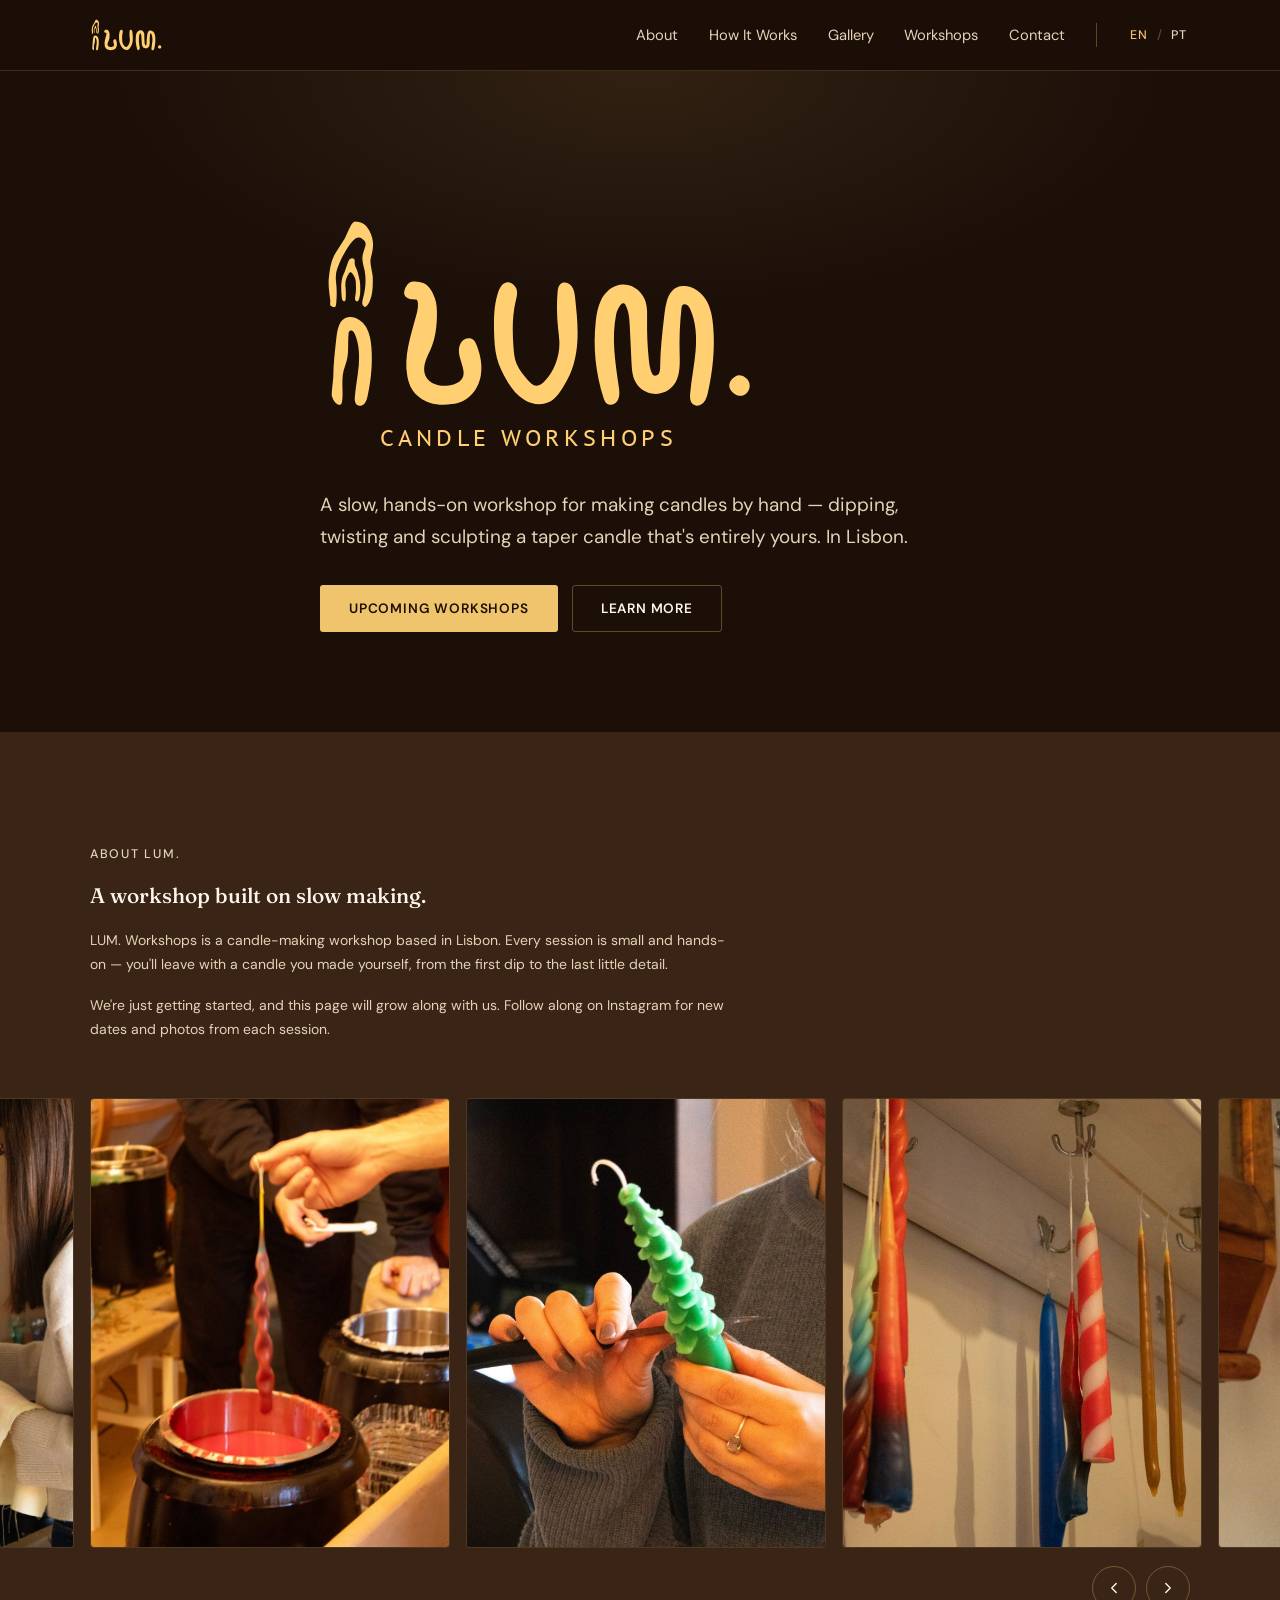
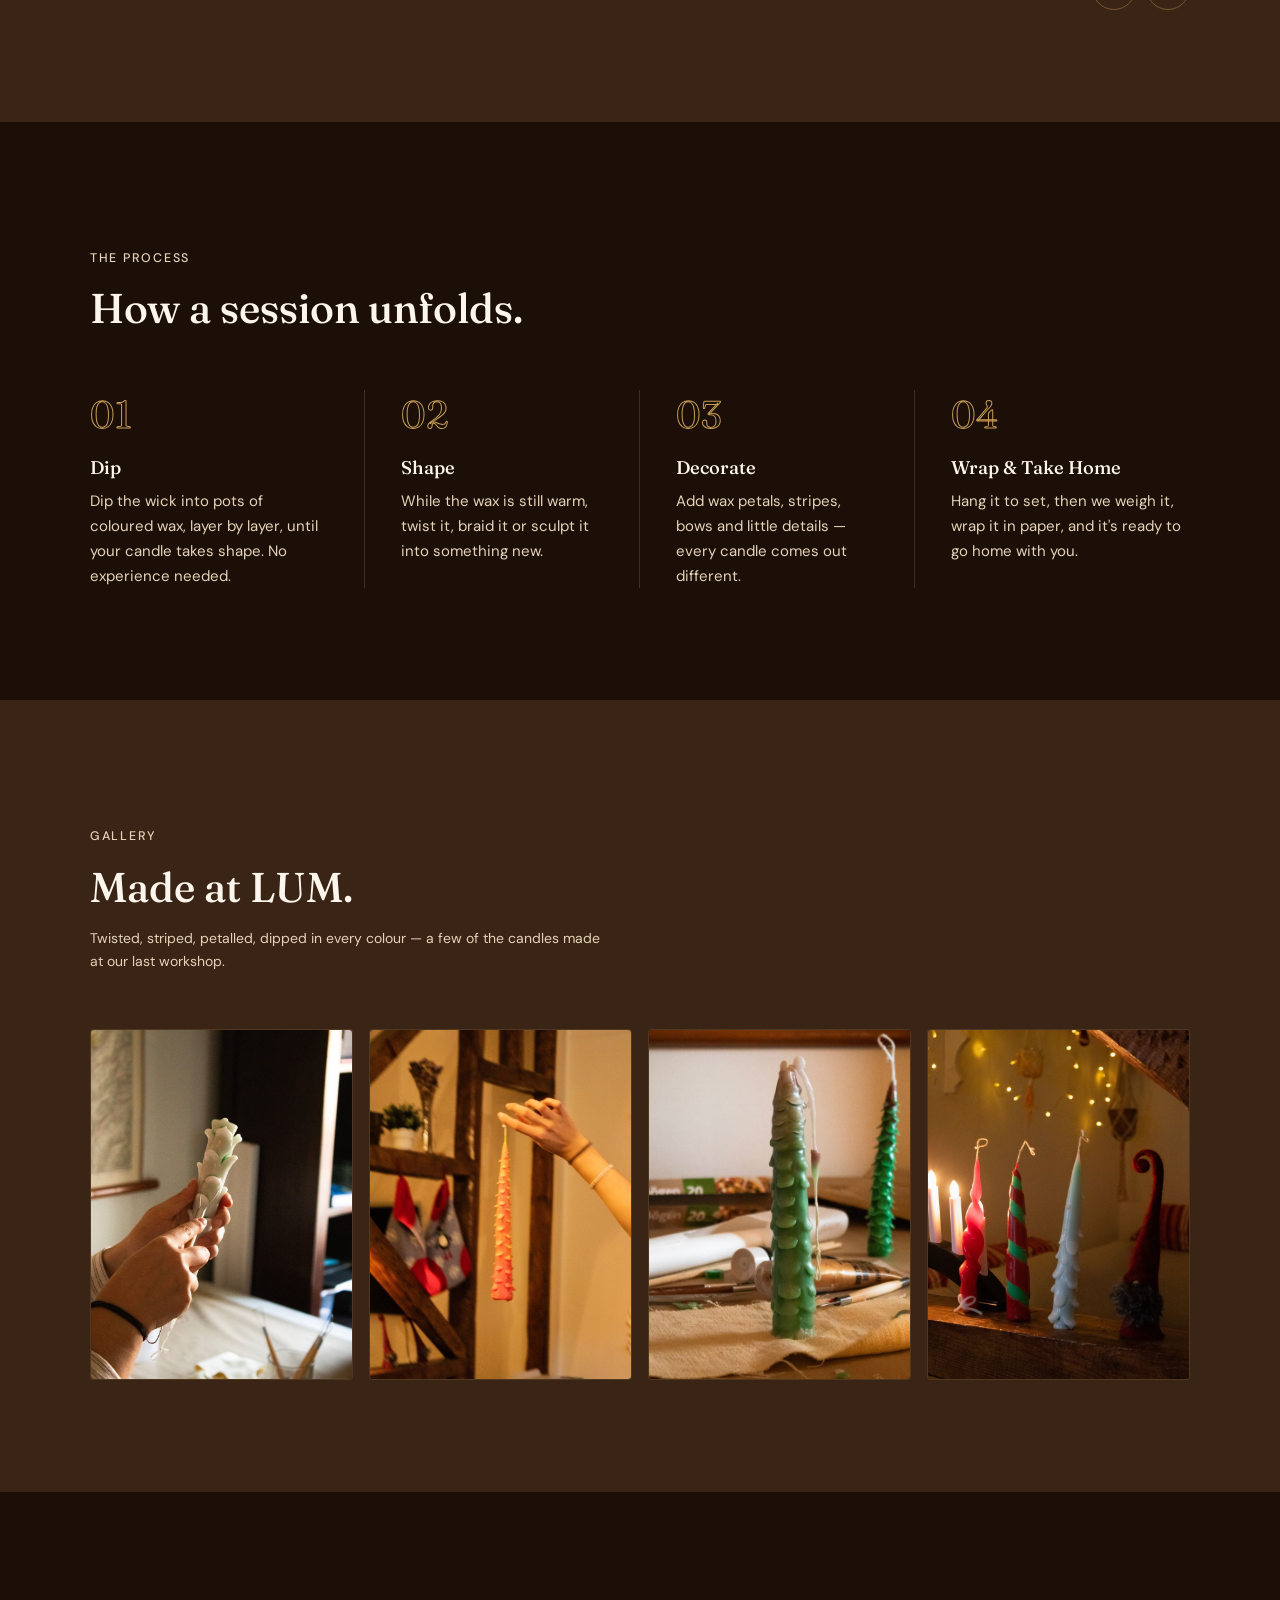
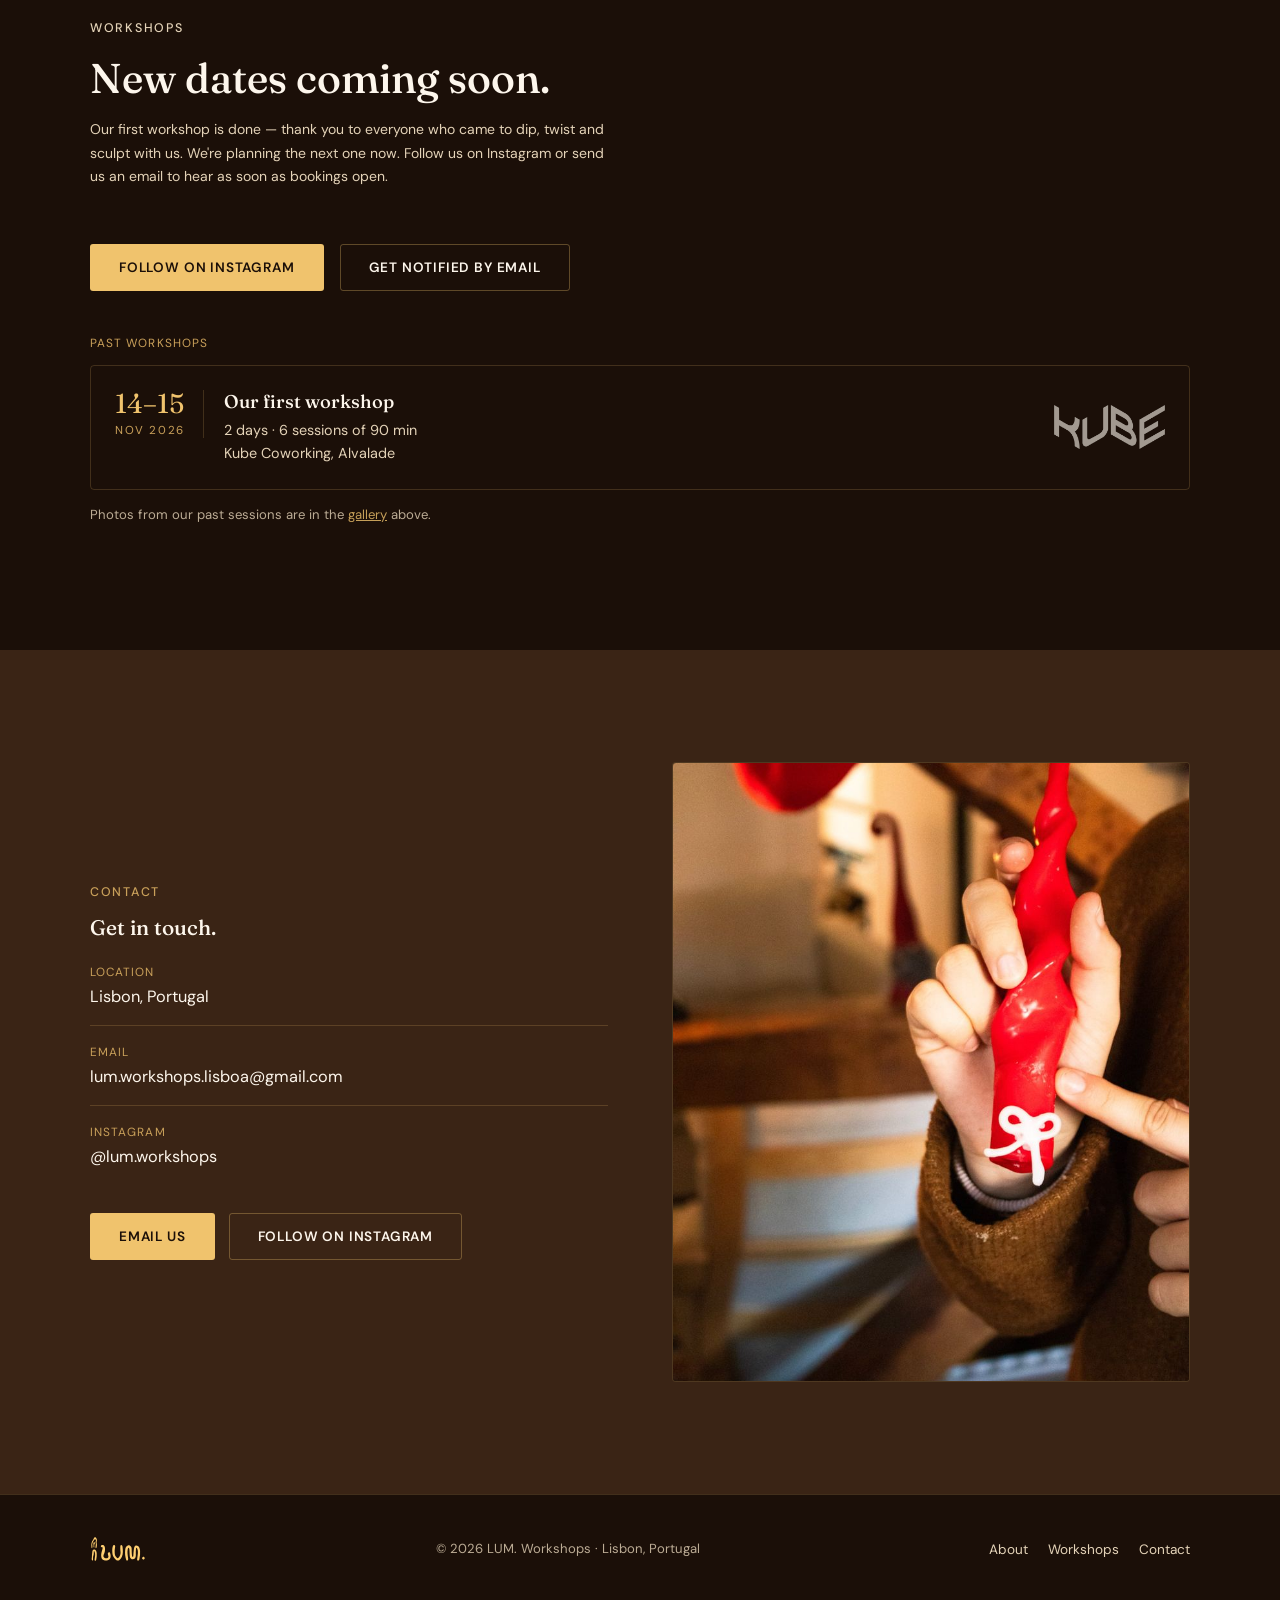
==== index.html @ f235544f "Replace past November dates with coming-soon notice and past workshops list Co-Authored-By: Claude O" ====
<!doctype html>
<html lang="en">
<head>
<meta charset="utf-8">
<meta name="viewport" content="width=device-width, initial-scale=1, viewport-fit=cover">
<title>LUM. Workshops — Candle-making workshops in Lisbon</title>
<meta name="description" content="Hands-on candle-making workshops in Lisbon. Dip, twist and sculpt a taper candle that's entirely yours.">
<meta name="theme-color" content="#1B0F08">
<meta property="og:title" content="LUM. Workshops — Candle-making workshops in Lisbon">
<meta property="og:description" content="Hands-on candle-making workshops in Lisbon.">
<meta property="og:image" content="images/dipping-together.jpg">
<meta property="og:locale" content="en_GB">
<meta property="og:locale:alternate" content="pt_PT">
<link rel="alternate" hreflang="en" href="https://lumworkshops.com/">
<link rel="alternate" hreflang="pt-PT" href="https://lumworkshops.com/pt/">
<link rel="alternate" hreflang="x-default" href="https://lumworkshops.com/">
<script>
  // Portuguese visitors (or anyone who picked PT before) land on the Portuguese page
  (function(){
    try{
      var saved = localStorage.getItem('lum-lang');
      var pt = saved ? saved === 'pt' : /^pt\b/i.test(navigator.language || '');
      if(pt) location.replace('pt/' + location.hash);
    }catch(e){}
  })();
</script>
<link rel="preconnect" href="https://fonts.googleapis.com">
<link rel="preconnect" href="https://fonts.gstatic.com" crossorigin>
<link href="https://fonts.googleapis.com/css2?family=Fraunces:ital,wght@0,500;0,600;1,500&family=DM+Sans:wght@400;500;600&family=PT+Sans+Caption:wght@400;700&display=swap" rel="stylesheet">
<link rel="icon" href="data:image/svg+xml,%3Csvg xmlns='http://www.w3.org/2000/svg' viewBox='0 0 32 32'%3E%3Crect width='32' height='32' rx='6' fill='%233A2415'/%3E%3Cpath d='M16 5c3 5 6 8 6 13a6 6 0 0 1-12 0c0-5 3-8 6-13z' fill='%23F0C36D'/%3E%3C/svg%3E">
<link rel="stylesheet" href="styles.css">
</head>
<body>

<nav class="nav">
  <div class="container nav-inner">
    <a href="#top" class="wordmark" aria-label="LUM. Workshops home"><img src="flame-only.svg" alt="" class="wordmark-logo"></a>
    <div class="nav-right">
      <ul class="nav-links" id="navLinks">
        <li><a href="#about">About</a></li>
        <li><a href="#how-it-works">How It Works</a></li>
        <li><a href="#gallery">Gallery</a></li>
        <li><a href="#sessions">Workshops</a></li>
        <li><a href="#contact">Contact</a></li>
      </ul>
      <div class="lang-switch">
        <span aria-current="true" lang="en">EN</span><span class="sep" aria-hidden="true">/</span><a href="pt/" hreflang="pt-PT" lang="pt-PT" aria-label="Ver em português">PT</a>
      </div>
      <button class="nav-toggle" id="navToggle" aria-expanded="false" aria-controls="navLinks" aria-label="Toggle menu">
        <span class="bar"></span>
        <span class="bar"></span>
        <span class="bar"></span>
      </button>
    </div>
  </div>
</nav>

<header class="hero" id="top">
  <div class="container hero-inner">
    <h1 class="hero-logo">
      <svg xmlns="http://www.w3.org/2000/svg" viewBox="71 45 520 295" role="img" aria-label="LUM. Candle Workshops">
        <defs>
          <style>
            .cls-1 { font-family: PTSans-Caption, 'PT Sans Caption'; font-size: 25.9px; }
            .cls-1, .cls-2 { fill: #ffcf71; }
            .cls-3 { letter-spacing: .17em; }
            .cls-5 { letter-spacing: .18em; }
            .cls-6 { letter-spacing: .18em; }
            .cls-7 { letter-spacing: .2em; }
          </style>
        </defs>
        <path class="cls-2" d="M85.32,264.43c-1.2-1.55,1.37-21.35,1.39-23.34,.13-14.67,1.76-29.27,3.38-43.84,.52-4.72,1.05-9.46,2.35-14.01,1.27-4.49,3.51-9,7.44-11.3,1.74-1.02,3.72-1.55,5.71-1.7,8.03-.63,15.65,4.79,19.88,11.88,4.23,7.08,5.61,15.57,6.27,23.87,1.52,19.14-.37,38.47-4.42,57.21-.71,3.27-1.55,6.68-3.71,9.18-2.16,2.51-6.04,3.75-8.72,1.86-2.89-2.03-3.01-6.32-2.7-9.92,1.06-12.41,3.6-24.65,4.61-37.07,1.01-12.42,.4-25.31-4.56-36.67-.63-1.45-1.39-2.94-2.69-3.8-1.3-.85-3.28-.79-4.14,.53-.4,.62-.5,1.4-.58,2.14-1.39,13.1,1.11,25.62-3.94,37.79-6.35,15.31-1.38,31.67-4,44-1.37,6.45-9.84,.33-11.57-6.81"/>
        <path class="cls-2" d="M129.85,151.45c3.54-8.75,3.72-18.29,3.51-27.61-.13-5.98-3.78-16.72-2.47-22.6,2-9,6-19-1.8-33.48-2.83-5.25-8.2-10.07-14.49-10.07-1.04,0-.08,.39-1.04,0-4.65-1.92-7.86,9.04-12.7,18.58-1.49,2.94-11.72,18.5-13.19,21.41-4.08,8.06-5.18,17-6.22,26.28-.99,8.81,.68,17.7,1.66,26.52,.32,2.84-1.25,5.89,1.46,7.2q2.07,1,3.11,1c2.31,0,2.35-2.99,2.55-5.12,.8-8.53,.69-17.14-.35-25.65-.32-2.67-.24-5,0-7.68,1-11,13.23-33.58,20.69-40.79,1.72-1.66,3.92-3.29,6.44-3.15,2.53,.14,4.47,1.98,6.14,3.7,3.39,3.48,1.35,6.72-1.27,15.24-2.32,7.55,1,15.46,1.99,20.97,1.84,10.29,.9,21-1.78,31.16-.69,2.62-1.69,5.36-.93,7.96,.69,2.36,.69,1.36,1.52,2.31,2.49,2.86,6-3.32,7.16-6.19Z"/>
        <path class="cls-2" d="M117.31,148.85c1.26-4.25,1.33-8.87,1.27-13.39-.04-2.9-.14-5.82-.71-8.63-.56-2.75-2.26-10.78-3.6-13.13-4-7-1.07-10.51-3-12-1.93-1.49-3-1-5,0-1.8,.9-5.18,13.31-6.2,15.31-.67,1.32-1.31,2.67-1.84,4.08-1.46,3.91-2.05,8.24-2.17,12.53-.12,4.29,.23,8.58,.57,12.86,.11,1.38,.24,2.83,.91,3.94s2.06,1.7,2.95,.84c.67-.64,.81-1.78,.88-2.82,.29-4.14,.26-8.31-.11-12.44-.11-1.3-.26-2.59-.29-3.89-.12-4.78,1.36-9.59,4.01-13.09,.61-.81,1.39-1.6,2.29-1.53,.9,.07,1.59,.96,2.18,1.79,1.2,1.69,2.43,3.42,3.1,5.5,.56,1.75,.71,3.66,.81,5.53,.28,5.05,.31,10.18-.66,15.11-.25,1.27-.56,2.58-.34,3.86,.21,1.2,1.32,2.6,2.38,2.57,1.38-.04,2.14-1.61,2.55-3.01Z"/>
        <path class="cls-2" d="M171.13,137.93c-.8,2.12-1.01,4.57-.04,6.62,1.42,3,4.95,4.38,8.25,4.8,2.74,.35,5.54,.22,8.24-.38,3.53-.78-5.24-2.19-2.66,.34,1.34,1.31,1.72,3.31,1.82,5.18,.27,4.99-.95,9.93-2.25,14.75-6.26,23.31-14.62,47.26-10.29,71.01,1,5.5,2.71,10.93,5.67,15.66,4.68,7.48,12.34,12.84,20.72,15.58,8.38,2.75,17.44,3.01,26.16,1.7,4.77-.71,9.51-1.9,13.82-4.05,11.02-5.5,18.24-17.08,20.4-29.21,2.15-12.13-.28-24.71-4.81-36.16-1.01-2.54-2.21-5.16-4.4-6.79-4.56-3.38-11.63-.7-14.48,4.21-2.84,4.91-2.42,11.06-1.02,16.56,1.4,5.5,3.68,10.81,4.31,16.45,.2,1.73,.23,3.5-.14,5.21-1.59,7.22-9.74,10.9-17.07,11.85-5.39,.7-10.98,.52-16.08-1.37s-9.64-5.62-11.77-10.62c-2.28-5.37-1.58-11.59,.26-17.13,1.85-5.54,4.77-10.65,6.98-16.06,4.76-11.63,6.15-24.36,6.42-36.92,.16-7.14-.06-14.42-2.42-21.15-2.77-7.88-7.98-17.49-15.86-18.62-8.08-1.16-8.12-.87-9.72-.95-4.68-.24-8.37,4.97-10.05,9.47Z"/>
        <path class="cls-2" d="M281.95,139.95c-5.44,15.17-5.63,31.67-5.23,47.78,.26,10.34,.75,20.75,3.31,30.77,2.51,9.8,6.96,19.02,12.26,27.64,5.24,8.51,11.54,16.66,20.04,21.93,8.49,5.26,19.54,7.22,28.61,3.03,7.65-3.53,12.86-10.76,17.3-17.93,2.92-4.71,5.67-9.54,7.95-14.6,6.28-13.98,8.78-29.42,9.19-44.74,.41-15.32-1.21-30.61-2.82-45.85-.52-4.91-1.14-10.08-4.08-14.04-2.94-3.96-9.06-6.02-12.93-2.96-2.9,2.29-3.5,6.38-3.79,10.06-1.18,14.77-.93,29.65,.76,44.36,.53,4.62,1.2,9.23,1.37,13.88,.64,17.04-5.71,34.25-17.27,46.78-2.67,2.9-6.07,5.73-10,5.51-3.94-.22-6.98-3.39-9.6-6.34-5.3-5.99-10.71-12.14-13.69-19.56-2.51-6.23-3.18-13.02-3.67-19.72-1.33-18.01-1.58-36.32,2.51-53.91,1.06-4.54,2.41-9.23,1.38-13.77-.97-4.27-5.84-9.24-10.48-9.12-6.03,.17-9.32,5.8-11.11,10.78Z"/>
        <path class="cls-2" d="M421.06,166.98c-5.76,28.02-1.05,56.99,3.04,85.3,.76,5.25,1.45,10.87-.84,15.66-2.29,4.79-8.81,7.91-13.1,4.79-2.25-1.64-3.28-4.44-4.13-7.09-9.35-29.06-12.48-60.11-9.12-90.45,.94-8.5,2.43-17.09,6.19-24.77,3.76-7.69,10.05-14.46,18.17-17.15,6.88-2.28,14.68-1.42,21.02,2.1,6.34,3.51,11.16,9.58,13.41,16.46,2.28,6.97,1.98,14.48,1.86,21.82-.25,15.72,.44,31.46,2.08,47.1,.56,5.36,1.26,10.81,3.48,15.72,.38,.85,.83,1.71,1.55,2.31,2.05,1.71,5.43,.45,6.85-1.82,1.42-2.27,1.45-5.11,1.48-7.78,.19-19.76,2.45-39.44,4.7-59.08,.73-6.35,1.47-12.75,3.27-18.88,1.77-6.04,4.89-12.13,10.37-15.23,2.42-1.37,5.18-2.08,7.95-2.3,11.18-.85,21.81,6.46,27.7,16,5.89,9.55,7.82,20.99,8.74,32.17,2.12,25.79-.51,51.84-6.15,77.09-.99,4.41-2.16,9-5.17,12.37-3.01,3.38-8.42,5.05-12.16,2.51-4.03-2.74-4.2-8.52-3.77-13.37,1.48-16.72,5.02-33.22,6.42-49.95,1.41-16.73,.55-34.11-6.35-49.42-.88-1.96-1.94-3.96-3.75-5.11-1.81-1.15-4.57-1.07-5.77,.71-.56,.84-.69,1.88-.8,2.89-1.94,17.66-2.68,35.44-2.21,53.2,.35,13.39,.97,28.16-7.46,38.57-5.62,6.94-14.9,10.71-23.77,9.72-8.87-.98-17.08-6.66-21.19-14.59-3.65-7.03-4.1-15.22-4.48-23.12-.68-14.04-1.36-28.09-2.03-42.13-.4-8.3-.82-17.14-4.76-24.66-4.27-8.16-10.43,6.48-11.24,10.4Z"/>
        <path class="cls-2" d="M566.82,239.22c-1.79,0-2.59,0-5.02,1.33-1.77,.97-3.31,2.34-4.56,3.93-.83,1.05-1.55,2.2-2.01,3.46-.52,1.44-.69,3-.47,4.52,.35,2.47,1.69,4.73,3.42,6.54,1.71,1.79,3.84,3.21,6.21,3.91,2.37,.71,4.99,.67,7.28-.27,1-.41,1.93-.99,2.77-1.68,2.53-2.09,4.15-5.26,4.36-8.54,.21-3.28-.99-6.63-3.24-9.03,0,0-4.42-4.17-8.73-4.17Z"/>
        <text class="cls-1" transform="translate(142.05 323.15)"><tspan class="cls-3" x="0" y="0">C</tspan><tspan class="cls-7" x="20.62" y="0">ANDLE</tspan><tspan class="cls-6" x="130.61" y="0"> </tspan><tspan class="cls-5" x="142.83" y="0">W</tspan><tspan class="cls-7" x="171.15" y="0">ORKSHOPS</tspan></text>
      </svg>
    </h1>
    <p>A slow, hands-on workshop for making candles by hand — dipping, twisting and sculpting a taper candle that's entirely yours. In Lisbon.</p>
    <div class="hero-ctas">
      <a href="#sessions" class="btn btn-primary">Upcoming workshops</a>
      <a href="#about" class="btn btn-outline">Learn More</a>
    </div>
  </div>
</header>

<section class="section section-warm" id="about">
  <div class="container">
    <div class="about-copy about-intro">
      <p class="eyebrow">About LUM.</p>
      <h2 style="margin-bottom:20px;">A workshop built on slow making.</h2>
      <p>LUM. Workshops is a candle-making workshop based in Lisbon. Every session is small and hands-on — you'll leave with a candle you made yourself, from the first dip to the last little detail.</p>
      <p>We're just getting started, and this page will grow along with us. Follow along on Instagram for new dates and photos from each session.</p>
    </div>
  </div>
  <div class="roll" aria-label="Photos from our workshops">
    <ul class="roll-track" id="rollTrack" tabindex="0">
        <li class="roll-item"><img src="images/dipping-together.jpg" alt="Guests dipping candles in red wax" class="roll-photo" loading="lazy" style="object-position:50% 45%"></li>
        <li class="roll-item"><img src="images/dip-red.jpg" alt="Lifting a red taper out of the wax pot" class="roll-photo" loading="lazy" style="object-position:50% 45%"></li>
        <li class="roll-item"><img src="images/carving-tree.jpg" alt="Shaping the leaves of a green tree candle" class="roll-photo" loading="lazy" style="object-position:40% 50%"></li>
        <li class="roll-item"><img src="images/colour-row.jpg" alt="Colourful tapers hanging to set" class="roll-photo" loading="lazy" style="object-position:50% 50%"></li>
        <li class="roll-item"><img src="images/hanging-to-dry.jpg" alt="Hanging candles up to dry" class="roll-photo" loading="lazy" style="object-position:50% 30%"></li>
        <li class="roll-item"><img src="images/work-table.jpg" alt="The work table mid-session" class="roll-photo" loading="lazy" style="object-position:50% 60%"></li>
    </ul>
    <div class="container roll-controls">
      <button class="roll-btn" data-dir="-1" aria-label="Previous photo"><svg viewBox="0 0 24 24" fill="none" stroke="currentColor" stroke-width="1.8" stroke-linecap="round" stroke-linejoin="round"><path d="M15 6l-6 6 6 6"/></svg></button>
      <button class="roll-btn" data-dir="1" aria-label="Next photo"><svg viewBox="0 0 24 24" fill="none" stroke="currentColor" stroke-width="1.8" stroke-linecap="round" stroke-linejoin="round"><path d="M9 6l6 6-6 6"/></svg></button>
    </div>
  </div>
</section>

<section class="section" id="how-it-works">
  <div class="container">
    <div class="section-head">
      <p class="eyebrow">The Process</p>
      <h2>How a session unfolds.</h2>
    </div>
    <div class="process-grid">
      <div class="process-step">
        <span class="num">01</span>
        <h3>Dip</h3>
        <p>Dip the wick into pots of coloured wax, layer by layer, until your candle takes shape. No experience needed.</p>
      </div>
      <div class="process-step">
        <span class="num">02</span>
        <h3>Shape</h3>
        <p>While the wax is still warm, twist it, braid it or sculpt it into something new.</p>
      </div>
      <div class="process-step">
        <span class="num">03</span>
        <h3>Decorate</h3>
        <p>Add wax petals, stripes, bows and little details — every candle comes out different.</p>
      </div>
      <div class="process-step">
        <span class="num">04</span>
        <h3>Wrap &amp; Take Home</h3>
        <p>Hang it to set, then we weigh it, wrap it in paper, and it's ready to go home with you.</p>
      </div>
    </div>
  </div>
</section>

<section class="section section-warm" id="gallery">
  <div class="container">
    <div class="section-head">
      <p class="eyebrow">Gallery</p>
      <h2>Made at LUM.</h2>
      <p>Twisted, striped, petalled, dipped in every colour — a few of the candles made at our last workshop.</p>
    </div>
    <div class="gallery-grid">
      <img src="images/petal-candle.jpg" alt="A white candle sculpted with layered petals" class="photo" loading="lazy" style="object-position:50% 40%">
      <img src="images/coral-taper.jpg" alt="A coral taper with sculpted spikes" class="photo" loading="lazy" style="object-position:50% 50%">
      <img src="images/green-trees.jpg" alt="Two green tree candles" class="photo" loading="lazy" style="object-position:50% 50%">
      <img src="images/finished-lineup.jpg" alt="Finished candles lined up under fairy lights" class="photo" loading="lazy" style="object-position:50% 60%">
    </div>
  </div>
</section>

<section class="section" id="sessions">
  <div class="container">
    <div class="section-head">
      <p class="eyebrow">Workshops</p>
      <h2>New dates coming soon.</h2>
      <p>Our first workshop is done — thank you to everyone who came to dip, twist and sculpt with us. We're planning the next one now. Follow us on Instagram or send us an email to hear as soon as bookings open.</p>
    </div>

    <div class="sessions-cta" style="margin-top:0;">
      <a href="https://www.instagram.com/lum.workshops" class="btn btn-primary" target="_blank" rel="noopener">Follow on Instagram</a>
      <a href="mailto:lum.workshops.lisboa@gmail.com?subject=Let%20me%20know%20about%20the%20next%20workshop" class="btn btn-outline">Get notified by email</a>
    </div>

    <p class="price-head">Past workshops</p>
    <ul class="past-list">
      <li class="date-card date-card-past">
        <div class="date-badge"><span class="day">14–15</span><span class="mon">Nov 2026</span></div>
        <div class="date-info">
          <h3>Our first workshop</h3>
          <p>2 days &middot; 6 sessions of 90 min<br>Kube Coworking, Alvalade</p>
        </div>
        <img src="images/kube-logo.png" alt="Kube Coworking" class="date-logo" width="400" height="159">
      </li>
    </ul>
    <p class="price-note">Photos from our past sessions are in the <a href="#gallery">gallery</a> above.</p>
  </div>
</section>

<section class="section section-warm" id="contact">
  <div class="container">
    <div class="two-col">
      <div>
        <p class="eyebrow">Contact</p>
        <h2 style="margin-bottom:24px;">Get in touch.</h2>
        <dl class="contact-list">
          <div class="contact-item">
            <dt>Location</dt>
            <dd>Lisbon, Portugal</dd>
          </div>
          <div class="contact-item">
            <dt>Email</dt>
            <dd><a href="mailto:lum.workshops.lisboa@gmail.com">lum.workshops.lisboa@gmail.com</a></dd>
          </div>
          <div class="contact-item" style="border-bottom:none;">
            <dt>Instagram</dt>
            <dd><a href="https://www.instagram.com/lum.workshops" target="_blank" rel="noopener">@lum.workshops</a></dd>
          </div>
        </dl>
        <div class="contact-ctas">
          <a href="mailto:lum.workshops.lisboa@gmail.com" class="btn btn-primary">Email Us</a>
          <a href="https://www.instagram.com/lum.workshops" target="_blank" rel="noopener" class="btn btn-outline">Follow on Instagram</a>
        </div>
      </div>
      <img src="images/red-twist.jpg" alt="A twisted red candle with a white wax bow" class="photo photo-tall" loading="lazy" style="object-position:50% 68%">
    </div>
  </div>
</section>

<footer>
  <div class="container footer-inner">
    <a href="#top" aria-label="LUM. Workshops home"><img src="flame-only.svg" alt="" class="footer-logo"></a>
    <p class="footer-meta">&copy; 2026 LUM. Workshops &middot; Lisbon, Portugal</p>
    <ul class="footer-links">
      <li><a href="#about">About</a></li>
      <li><a href="#sessions">Workshops</a></li>
      <li><a href="#contact">Contact</a></li>
    </ul>
  </div>
</footer>

<script src="script.js"></script>
</body>
</html>
---- styles.css ----
:root{
  --bg-0: #1B0F08;
  --bg-1: #3A2415;
  --brown-mid: #4A3222;
  --gold: #F0C36D;
  --gold-dim: #C9A05A;
  --cream: #FDF6EC;
  --cream-dim: #E4D3B8;
  --line: rgba(240,195,109,0.18);
  --line-strong: rgba(240,195,109,0.32);
}

*{ box-sizing: border-box; }
html{ scroll-behavior: smooth; }

body{
  background: var(--bg-0);
  color: var(--cream);
  font-family: 'DM Sans', system-ui, -apple-system, sans-serif;
  font-size: 14px;
  -webkit-font-smoothing: antialiased;
  overflow-x: hidden;
  margin: 0;
}

h1, h2, h3{
  font-family: 'Fraunces', Georgia, serif;
  font-weight: 500;
  margin: 0;
  text-wrap: balance;
}

a{ color: inherit; }
img{ max-width: 100%; display: block; }
button{ font-family: inherit; }

:focus-visible{
  outline: 2px solid var(--gold);
  outline-offset: 3px;
}

.container{
  width: 100%;
  max-width: 1180px;
  margin-inline: auto;
  padding-inline: clamp(20px, 5vw, 40px);
}

.eyebrow{
  font-size: 0.78rem;
  letter-spacing: 0.14em;
  text-transform: uppercase;
  color: var(--gold-dim);
  margin: 0 0 14px;
  font-weight: 500;
}

section{ scroll-margin-top: 84px; }

.section{ padding-block: clamp(64px, 9vw, 112px); }
.section-warm{ background: var(--bg-1); }

.btn{
  display: inline-flex;
  align-items: center;
  justify-content: center;
  gap: 8px;
  padding: 14px 28px;
  border-radius: 3px;
  font-size: 0.85rem;
  font-weight: 600;
  letter-spacing: 0.06em;
  text-transform: uppercase;
  text-decoration: none;
  cursor: pointer;
  border: 1px solid transparent;
  transition: transform 0.15s ease, background 0.2s ease, border-color 0.2s ease, color 0.2s ease;
}
.btn:hover{ transform: translateY(-1px); }

.btn-primary{
  background: var(--gold);
  color: var(--bg-0);
}
.btn-primary:hover{ background: #f5d18a; }

.btn-outline{
  background: transparent;
  color: var(--cream);
  border-color: var(--line-strong);
}
.btn-outline:hover{ border-color: var(--gold); color: var(--gold); }

/* ---------- Nav ---------- */
.nav{
  position: sticky;
  top: 0;
  z-index: 100;
  background: rgba(27,15,8,0.92);
  backdrop-filter: blur(6px);
  border-bottom: 1px solid var(--line);
}
.nav-inner{
  display: flex;
  align-items: center;
  justify-content: space-between;
  padding-block: 18px;
}
.wordmark{
  display: inline-flex;
  align-items: center;
  text-decoration: none;
  color: var(--cream);
}
.wordmark-logo{ height: 34px; width: auto; display: block; }

.hero-logo{ width: clamp(260px, 44vw, 440px); margin: 0 0 28px; }
.hero-logo svg{ display: block; width: 100%; height: auto; }

.footer-logo{ height: 26px; width: auto; display: block; }

.nav-links{
  display: flex;
  gap: clamp(16px, 2.4vw, 32px);
  list-style: none;
  margin: 0;
  padding: 0;
}
.nav-links a{
  text-decoration: none;
  font-size: 0.92rem;
  color: var(--cream-dim);
  transition: color 0.2s ease;
  white-space: nowrap;
}
.nav-links a:hover{ color: var(--gold); }

.nav-toggle{
  display: none;
  flex-direction: column;
  justify-content: center;
  align-items: center;
  gap: 5px;
  width: 40px;
  height: 40px;
  background: none;
  border: none;
  padding: 0;
  cursor: pointer;
}
.nav-toggle .bar{
  width: 22px;
  height: 2px;
  background: var(--cream);
  border-radius: 2px;
  transition: transform 0.25s ease, opacity 0.2s ease;
}
.nav-toggle[aria-expanded="true"] .bar:nth-child(1){ transform: translateY(7px) rotate(45deg); }
.nav-toggle[aria-expanded="true"] .bar:nth-child(2){ opacity: 0; }
.nav-toggle[aria-expanded="true"] .bar:nth-child(3){ transform: translateY(-7px) rotate(-45deg); }

@media (max-width: 860px){
  .nav-links{ gap: 14px; }
  .nav-links a{ font-size: 0.85rem; }
}

@media (max-width: 620px){
  .nav-links{
    position: absolute;
    top: 100%;
    left: 0;
    right: 0;
    flex-direction: column;
    background: var(--bg-0);
    border-bottom: 1px solid var(--line);
    padding: 12px clamp(20px, 5vw, 40px) 20px;
    gap: 14px;
    display: none;
  }
  .nav-links.open{ display: flex; }
  .nav-links a{ font-size: 0.92rem; }
  .nav-toggle{ display: inline-flex; }
}

/* ---------- Hero ---------- */
.hero{
  padding-block: clamp(80px, 14vw, 140px) clamp(64px, 10vw, 100px);
  background:
    radial-gradient(ellipse 70% 60% at 50% 0%, rgba(240,195,109,0.10) 0%, rgba(240,195,109,0) 60%),
    var(--bg-0);
}
.hero-inner{ max-width: 720px; }
.hero p{
  font-size: clamp(1.02rem, 2vw, 1.18rem);
  line-height: 1.7;
  color: var(--cream-dim);
  max-width: 46ch;
  margin: 0 0 32px;
}
.hero-ctas{ display: flex; flex-wrap: wrap; gap: 14px; }

/* ---------- Section headers ---------- */
.section-head{ max-width: 640px; margin-bottom: clamp(36px, 5vw, 56px); }
.section-head h2{
  font-size: clamp(1.9rem, 4.4vw, 2.6rem);
  color: var(--cream);
}
.section-head p{
  color: var(--cream-dim);
  line-height: 1.65;
  margin-top: 14px;
  max-width: 52ch;
}

/* ---------- About / two-column ---------- */
.two-col{
  display: grid;
  grid-template-columns: 1fr 1fr;
  gap: clamp(32px, 5vw, 64px);
  align-items: center;
}
@media (max-width: 800px){
  .two-col{ grid-template-columns: 1fr; }
}
.about-copy p{
  color: var(--cream-dim);
  line-height: 1.75;
  margin: 0 0 16px;
}
.about-copy p:last-child{ margin-bottom: 0; }

.photo{
  width: 100%;
  aspect-ratio: 1 / 1;
  object-fit: cover;
  border-radius: 4px;
  border: 1px solid var(--line);
  display: block;
  background: #2A1A0F;
}
.photo-tall{ aspect-ratio: 4 / 5; max-height: 620px; }

/* ---------- Process ---------- */
.process-grid{
  display: grid;
  grid-template-columns: repeat(4, 1fr);
  gap: 0;
}
@media (max-width: 900px){
  .process-grid{ grid-template-columns: repeat(2, 1fr); gap: 32px 24px; }
}
@media (max-width: 520px){
  .process-grid{ grid-template-columns: 1fr; }
}
.process-step{
  padding-inline: 36px;
  border-right: 1px solid var(--line);
}
.process-grid > .process-step:first-child{ padding-left: 0; }
.process-grid > .process-step:last-child{ border-right: none; padding-right: 0; }
@media (max-width: 900px){
  .process-step, .process-grid > .process-step:first-child{ border-right: none; padding-inline: 0; }
}
.process-step .num{
  font-family: 'Fraunces', Georgia, serif;
  font-size: 2.4rem;
  -webkit-text-stroke: 1px var(--gold-dim);
  color: transparent;
  margin-bottom: 18px;
  display: block;
}
.process-step h3{
  font-size: 1.15rem;
  color: var(--cream);
  margin-bottom: 10px;
}
.process-step p{
  font-size: 0.94rem;
  line-height: 1.65;
  color: var(--cream-dim);
  margin: 0;
}

/* ---------- Gallery ---------- */
.gallery-grid{
  display: grid;
  grid-template-columns: repeat(4, 1fr);
  gap: 16px;
}
.gallery-grid .photo{ aspect-ratio: 3 / 4; }
@media (max-width: 860px){
  .gallery-grid{ grid-template-columns: repeat(2, 1fr); gap: 12px; }
}

/* ---------- About photo roll ---------- */
.about-intro{ max-width: 640px; }
.roll{ margin-top: clamp(36px, 5vw, 56px); }
.roll-track{
  list-style: none;
  margin: 0;
  padding: 0 max(clamp(20px, 5vw, 40px), calc((100vw - 1180px) / 2 + 40px));
  display: flex;
  gap: 16px;
  overflow-x: auto;
  scroll-snap-type: x mandatory;
  scroll-padding-inline: max(clamp(20px, 5vw, 40px), calc((100vw - 1180px) / 2 + 40px));
  scrollbar-width: none;
  -webkit-overflow-scrolling: touch;
}
.roll-track::-webkit-scrollbar{ display: none; }
.roll-item{
  flex: 0 0 auto;
  width: clamp(240px, 30vw, 360px);
  scroll-snap-align: start;
}
.roll-photo{
  width: 100%;
  aspect-ratio: 4 / 5;
  object-fit: cover;
  border-radius: 4px;
  border: 1px solid var(--line);
  display: block;
  background: #2A1A0F;
}
.roll-controls{
  display: flex;
  justify-content: flex-end;
  gap: 10px;
  margin-top: 18px;
}
.roll-btn{
  width: 44px;
  height: 44px;
  border-radius: 999px;
  border: 1px solid var(--line-strong);
  background: transparent;
  color: var(--cream);
  display: inline-flex;
  align-items: center;
  justify-content: center;
  cursor: pointer;
  transition: border-color 0.2s ease, color 0.2s ease, opacity 0.2s ease;
}
.roll-btn:hover{ border-color: var(--gold); color: var(--gold); }
.roll-btn svg{ width: 18px; height: 18px; }

/* ---------- Sessions / pricing ---------- */
.tier-list{
  display: flex;
  flex-direction: column;
  gap: 0;
  border-top: 1px solid var(--line);
}
.tier{
  display: flex;
  align-items: center;
  justify-content: space-between;
  gap: 20px;
  padding-block: 22px;
  border-bottom: 1px solid var(--line);
  flex-wrap: wrap;
}
.tier-name{ font-size: 1.05rem; color: var(--cream); margin-bottom: 4px; }
.tier-meta{ font-size: 0.86rem; color: var(--cream-dim); }
.tier-price{
  font-family: 'Fraunces', Georgia, serif;
  font-size: 1.2rem;
  color: var(--gold);
  white-space: nowrap;
}
.sessions-cta{
  margin-top: 32px;
  display: flex;
  align-items: center;
  gap: 16px;
  flex-wrap: wrap;
  color: var(--cream-dim);
  font-size: 0.94rem;
}

/* ---------- Upcoming dates ---------- */
.dates-grid{
  display: grid;
  grid-template-columns: repeat(2, 1fr);
  gap: 16px;
}
@media (max-width: 640px){ .dates-grid{ grid-template-columns: 1fr; } }
.date-card{
  border: 1px solid var(--line-strong);
  border-radius: 4px;
  padding: 24px;
  display: flex;
  gap: 20px;
  align-items: flex-start;
  background: var(--bg-1);
}
.date-badge{
  flex: none;
  width: 68px;
  text-align: center;
  border-right: 1px solid var(--line);
  padding-right: 18px;
}
.date-badge .day{
  font-family: 'Fraunces', Georgia, serif;
  font-size: 2.4rem;
  line-height: 1;
  color: var(--gold);
  display: block;
}
.date-badge .mon{
  font-size: 0.72rem;
  letter-spacing: 0.14em;
  text-transform: uppercase;
  color: var(--gold-dim);
  display: block;
  margin-top: 6px;
}
.date-info h3{ font-size: 1.15rem; color: var(--cream); margin-bottom: 6px; }
.date-info p{ margin: 0; font-size: 0.9rem; line-height: 1.6; color: var(--cream-dim); }
.date-logo{
  margin-left: auto;
  align-self: center;
  height: 44px;
  width: auto;
  opacity: 0.9;
}
@media (max-width: 520px){
  .date-card{ position: relative; padding: 20px; gap: 16px; }
  .date-badge{ width: 56px; padding-right: 14px; }
  .date-badge .day{ font-size: 2rem; }
  .date-logo{ position: absolute; top: 20px; right: 20px; height: 22px; margin: 0; }
  .date-info p{ font-size: 0.86rem; }
}
@media (max-width: 480px){
  .hero-ctas .btn, .sessions-cta .btn, .contact-ctas .btn{ width: 100%; }
  .photo-tall{ aspect-ratio: 4 / 3; }
}
.partner{
  margin-top: 24px;
  display: flex;
  align-items: center;
  gap: 20px;
  flex-wrap: wrap;
}
.partner-note{
  margin: 0;
  font-size: 0.88rem;
  color: var(--cream-dim);
}
.partner-note strong{ color: var(--cream); font-weight: 500; }
.price-head{
  font-size: 0.74rem;
  letter-spacing: 0.09em;
  text-transform: uppercase;
  color: var(--gold-dim);
  margin: 44px 0 14px;
}
.price-note{ font-size: 0.82rem; color: var(--cream-dim); opacity: 0.8; margin-top: 14px; line-height: 1.6; }

/* ---------- Contact ---------- */
.contact-list dt{
  font-size: 0.74rem;
  letter-spacing: 0.09em;
  text-transform: uppercase;
  color: var(--gold-dim);
  margin: 0;
}
.contact-list dd{
  margin: 6px 0 0;
  font-size: 1.02rem;
  color: var(--cream);
}
.contact-list a{ text-decoration: none; }
.contact-list a:hover{ color: var(--gold); }
.contact-item{
  padding-block: 18px;
  border-bottom: 1px solid var(--line);
}
.contact-item:first-child{ padding-top: 0; }
.contact-ctas{ display: flex; gap: 14px; flex-wrap: wrap; margin-top: 28px; }

/* ---------- Footer ---------- */
footer{
  background: var(--bg-0);
  border-top: 1px solid var(--line);
  padding-block: 32px;
}
.footer-inner{
  display: flex;
  align-items: center;
  justify-content: space-between;
  flex-wrap: wrap;
  gap: 16px;
}
.footer-meta{ font-size: 0.82rem; color: var(--cream-dim); opacity: 0.8; text-align: center; }
.footer-links{ display: flex; gap: 20px; list-style: none; margin: 0; padding: 0; }
.footer-links a{ text-decoration: none; font-size: 0.85rem; color: var(--cream-dim); }
.footer-links a:hover{ color: var(--gold); }

@media (max-width: 700px){
  .footer-inner{ flex-direction: column; text-align: center; }
}

/* ---------- Language switch ---------- */
.nav-right{
  display: flex;
  align-items: center;
  gap: clamp(16px, 2.4vw, 32px);
}
.lang-switch{
  display: flex;
  align-items: center;
  gap: 6px;
  font-size: 0.78rem;
  font-weight: 500;
  letter-spacing: 0.12em;
  padding-left: clamp(16px, 2.4vw, 32px);
  border-left: 1px solid var(--line-strong);
}
.lang-switch a, .lang-switch span{ padding: 4px 2px; }
.lang-switch a{ color: var(--cream-dim); text-decoration: none; transition: color 0.2s ease; }
.lang-switch a:hover{ color: var(--gold); }
.lang-switch [aria-current]{ color: var(--gold); }
.lang-switch .sep{ color: var(--line-strong); padding: 0; }
@media (max-width: 620px){
  .nav-right{ gap: 12px; }
  .lang-switch{ border-left: none; padding-left: 0; }
}

/* ---------- Past workshops ---------- */
.past-list{ list-style: none; margin: 0; padding: 0; display: grid; gap: 12px; }
.date-card-past{ background: transparent; border-color: var(--line); }
.date-card-past .date-badge{ width: auto; min-width: 68px; }
.date-card-past .date-badge .day{ font-size: 1.7rem; white-space: nowrap; }
.date-card-past .date-logo{ opacity: 0.6; }
.price-note a{ color: var(--gold); }
@media (max-width: 520px){
  .date-card-past .date-badge .day{ font-size: 1.4rem; }
  .date-card-past .date-info h3{ padding-right: 64px; }
}
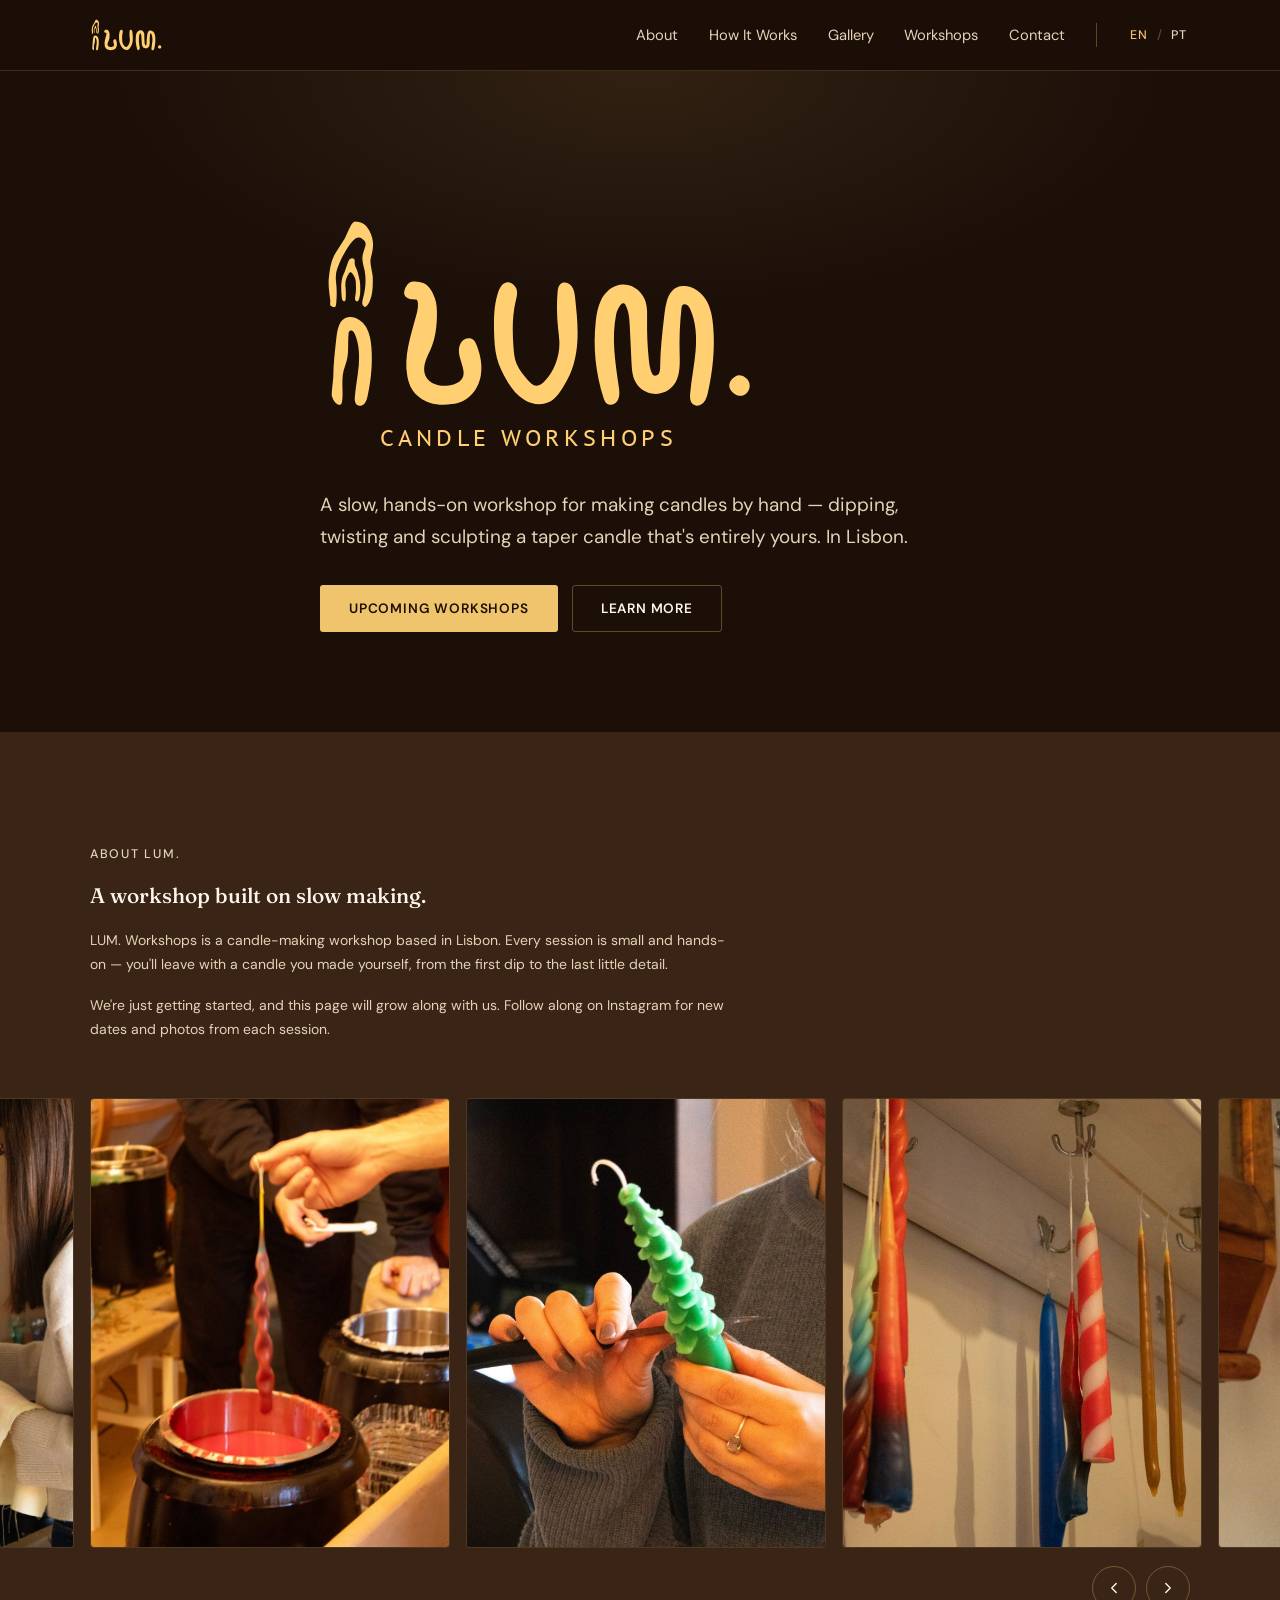
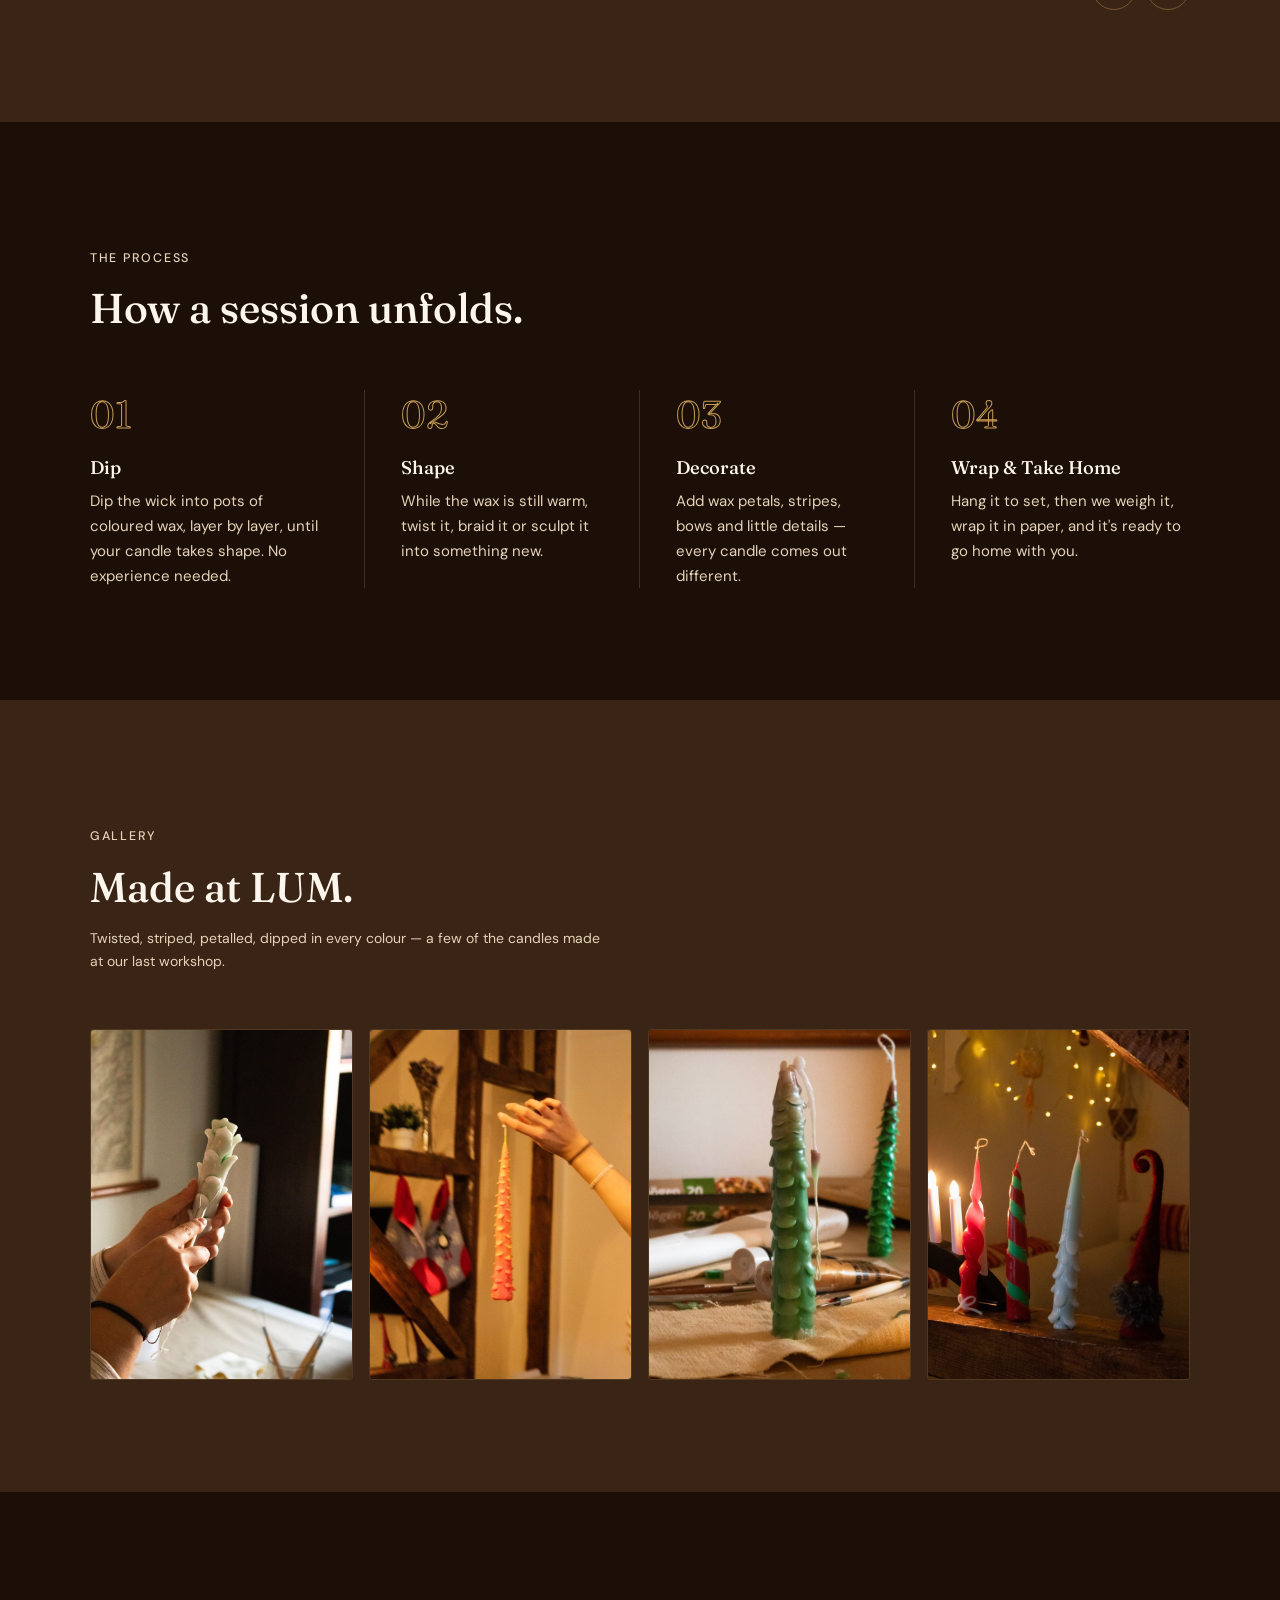
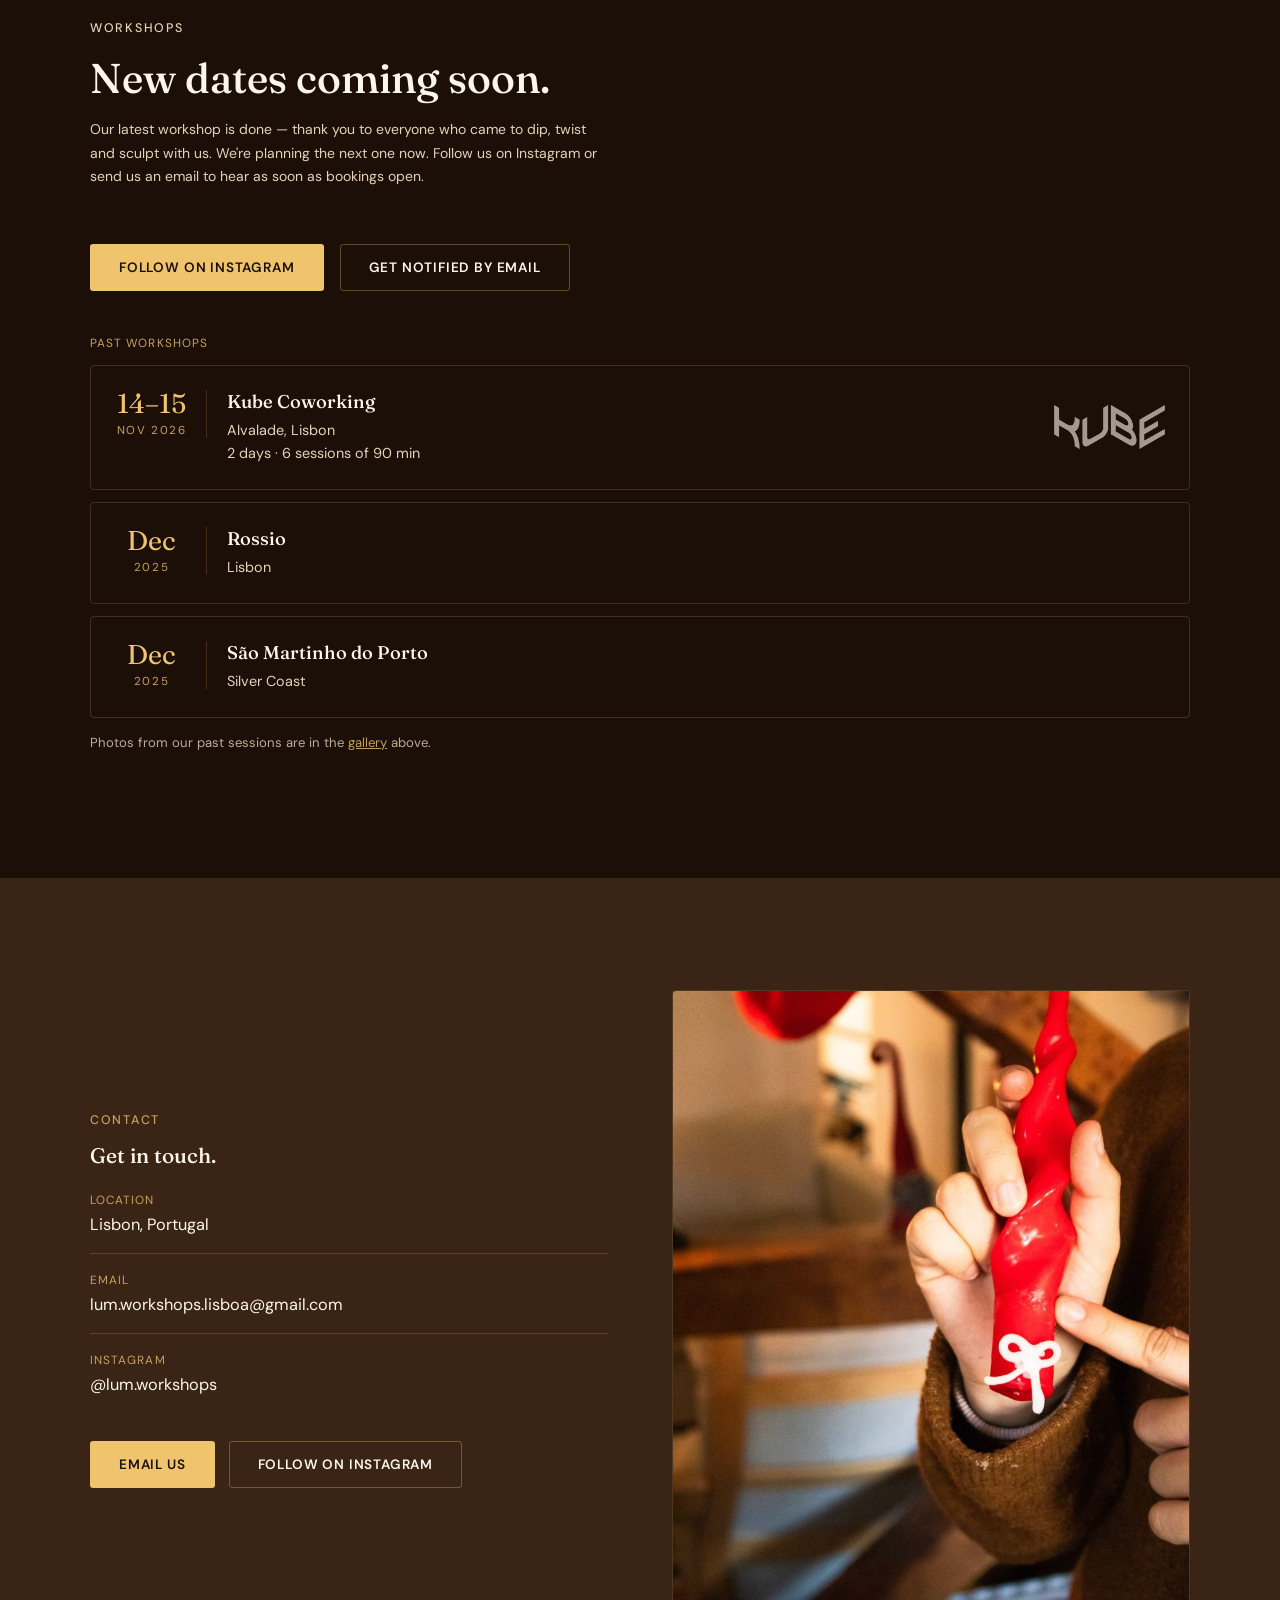
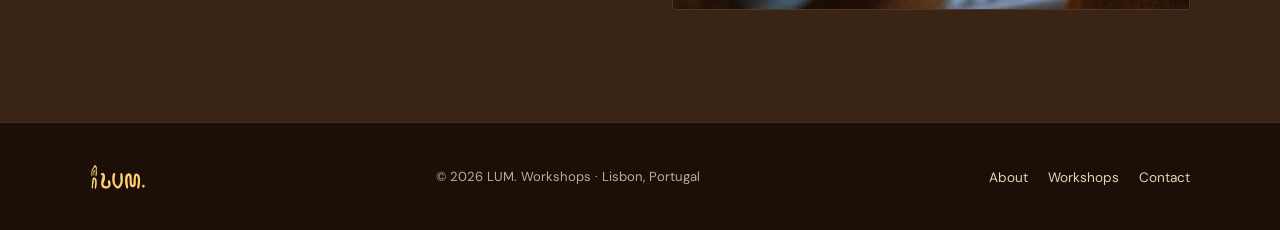
==== commit 7adb2893: "Add December 2025 workshops in Rossio and São Martinho do Porto to past workshops Co-Authored-By: Cl" ====
--- a/index.html
+++ b/index.html
@@ -164,7 +164,7 @@
     <div class="section-head">
       <p class="eyebrow">Workshops</p>
       <h2>New dates coming soon.</h2>
-      <p>Our first workshop is done — thank you to everyone who came to dip, twist and sculpt with us. We're planning the next one now. Follow us on Instagram or send us an email to hear as soon as bookings open.</p>
+      <p>Our latest workshop is done — thank you to everyone who came to dip, twist and sculpt with us. We're planning the next one now. Follow us on Instagram or send us an email to hear as soon as bookings open.</p>
     </div>
 
     <div class="sessions-cta" style="margin-top:0;">
@@ -177,10 +177,24 @@
       <li class="date-card date-card-past">
         <div class="date-badge"><span class="day">14–15</span><span class="mon">Nov 2026</span></div>
         <div class="date-info">
-          <h3>Our first workshop</h3>
-          <p>2 days &middot; 6 sessions of 90 min<br>Kube Coworking, Alvalade</p>
+          <h3>Kube Coworking</h3>
+          <p>Alvalade, Lisbon<br>2 days &middot; 6 sessions of 90 min</p>
         </div>
         <img src="images/kube-logo.png" alt="Kube Coworking" class="date-logo" width="400" height="159">
+      </li>
+      <li class="date-card date-card-past">
+        <div class="date-badge"><span class="day">Dec</span><span class="mon">2025</span></div>
+        <div class="date-info">
+          <h3>Rossio</h3>
+          <p>Lisbon</p>
+        </div>
+      </li>
+      <li class="date-card date-card-past">
+        <div class="date-badge"><span class="day">Dec</span><span class="mon">2025</span></div>
+        <div class="date-info">
+          <h3>São Martinho do Porto</h3>
+          <p>Silver Coast</p>
+        </div>
       </li>
     </ul>
     <p class="price-note">Photos from our past sessions are in the <a href="#gallery">gallery</a> above.</p>
--- a/styles.css
+++ b/styles.css
@@ -531,11 +531,12 @@
 /* ---------- Past workshops ---------- */
 .past-list{ list-style: none; margin: 0; padding: 0; display: grid; gap: 12px; }
 .date-card-past{ background: transparent; border-color: var(--line); }
-.date-card-past .date-badge{ width: auto; min-width: 68px; }
+.date-card-past .date-badge{ width: 92px; }
 .date-card-past .date-badge .day{ font-size: 1.7rem; white-space: nowrap; }
 .date-card-past .date-logo{ opacity: 0.6; }
 .price-note a{ color: var(--gold); }
 @media (max-width: 520px){
+  .date-card-past .date-badge{ width: 78px; }
   .date-card-past .date-badge .day{ font-size: 1.4rem; }
   .date-card-past .date-info h3{ padding-right: 64px; }
 }
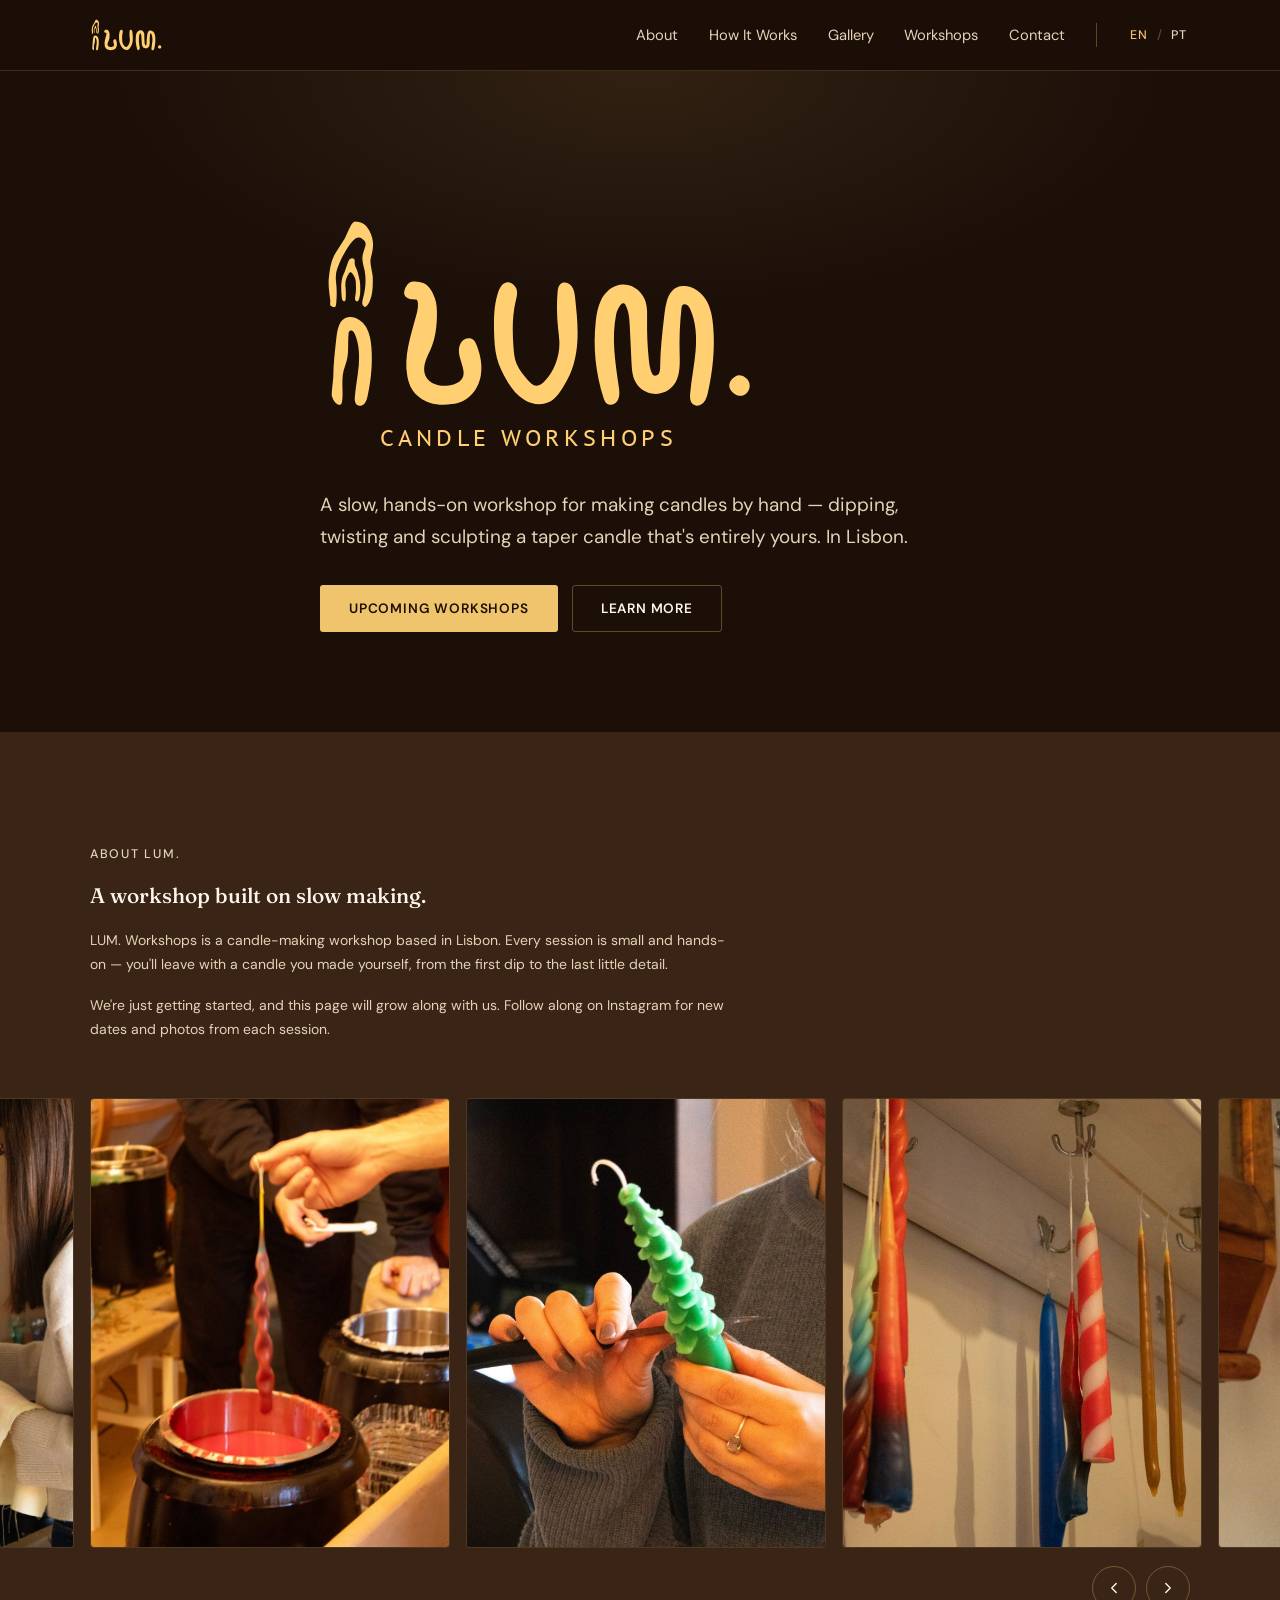
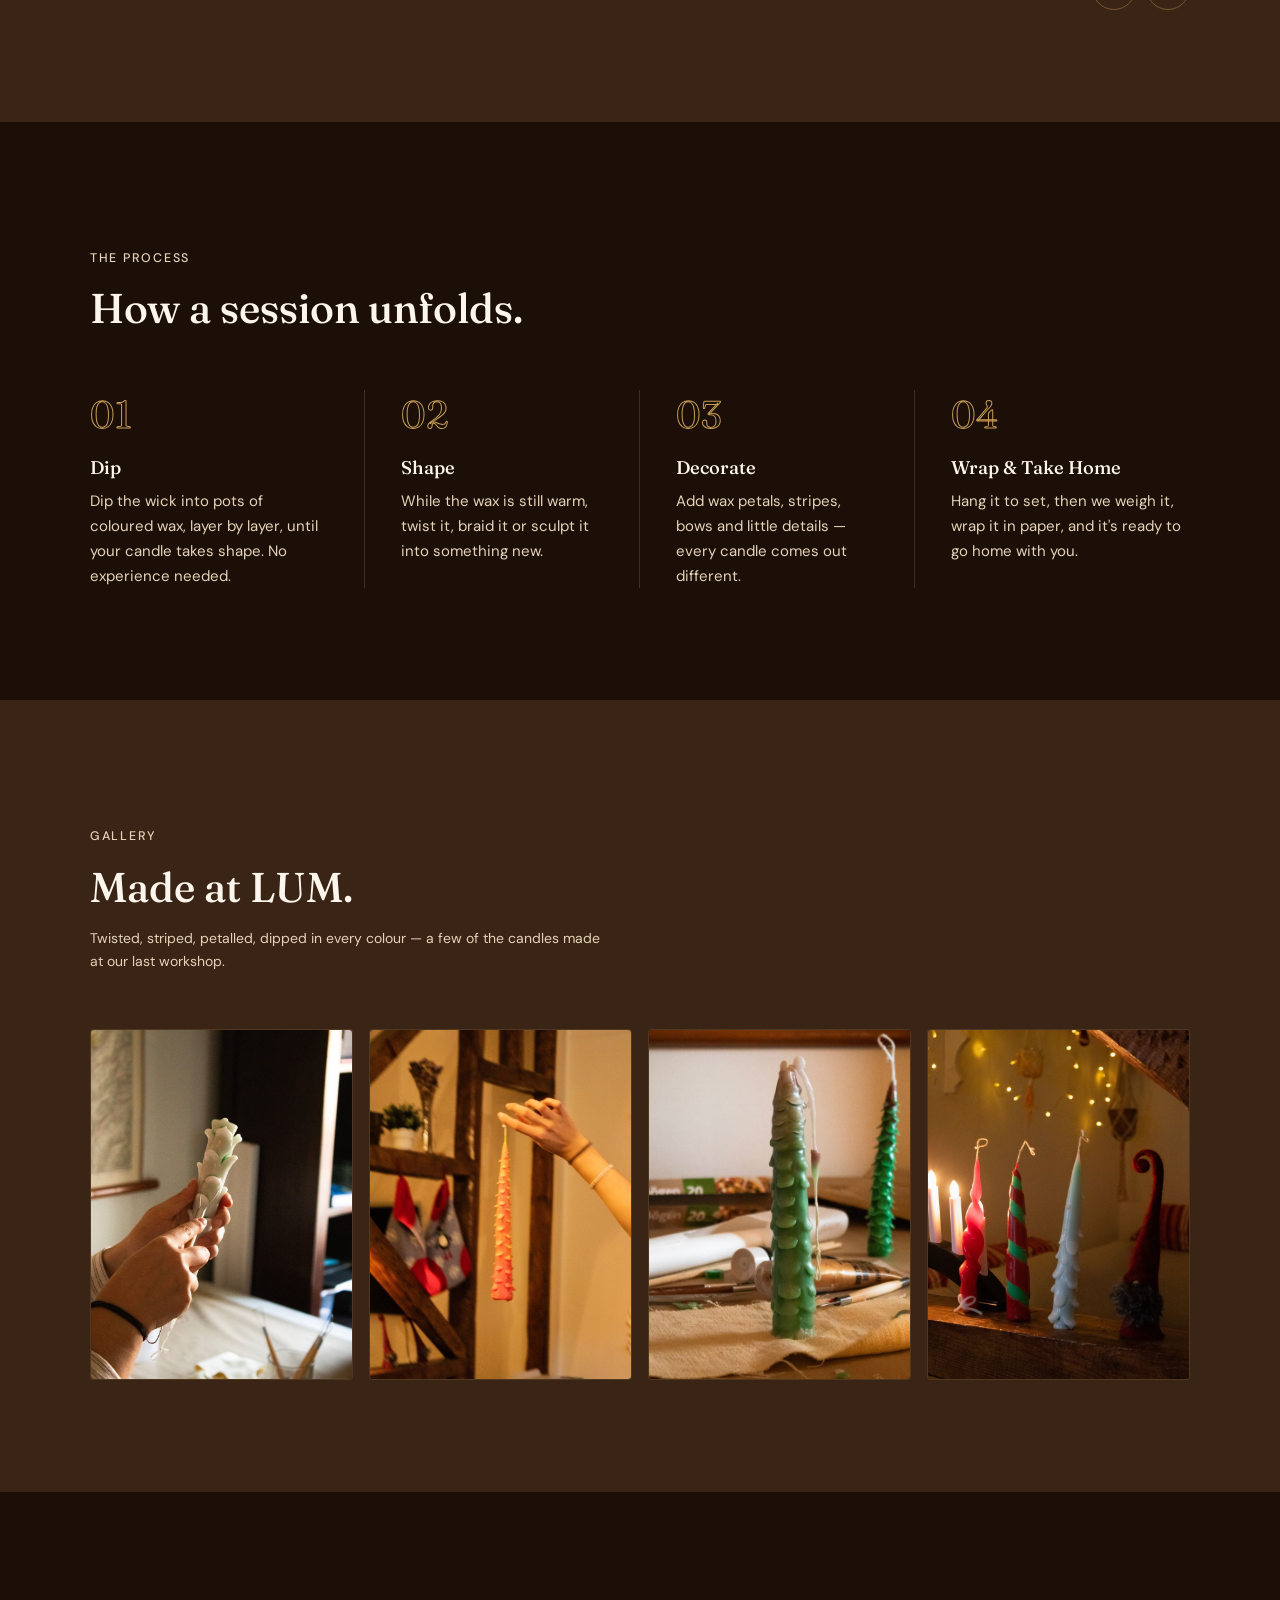
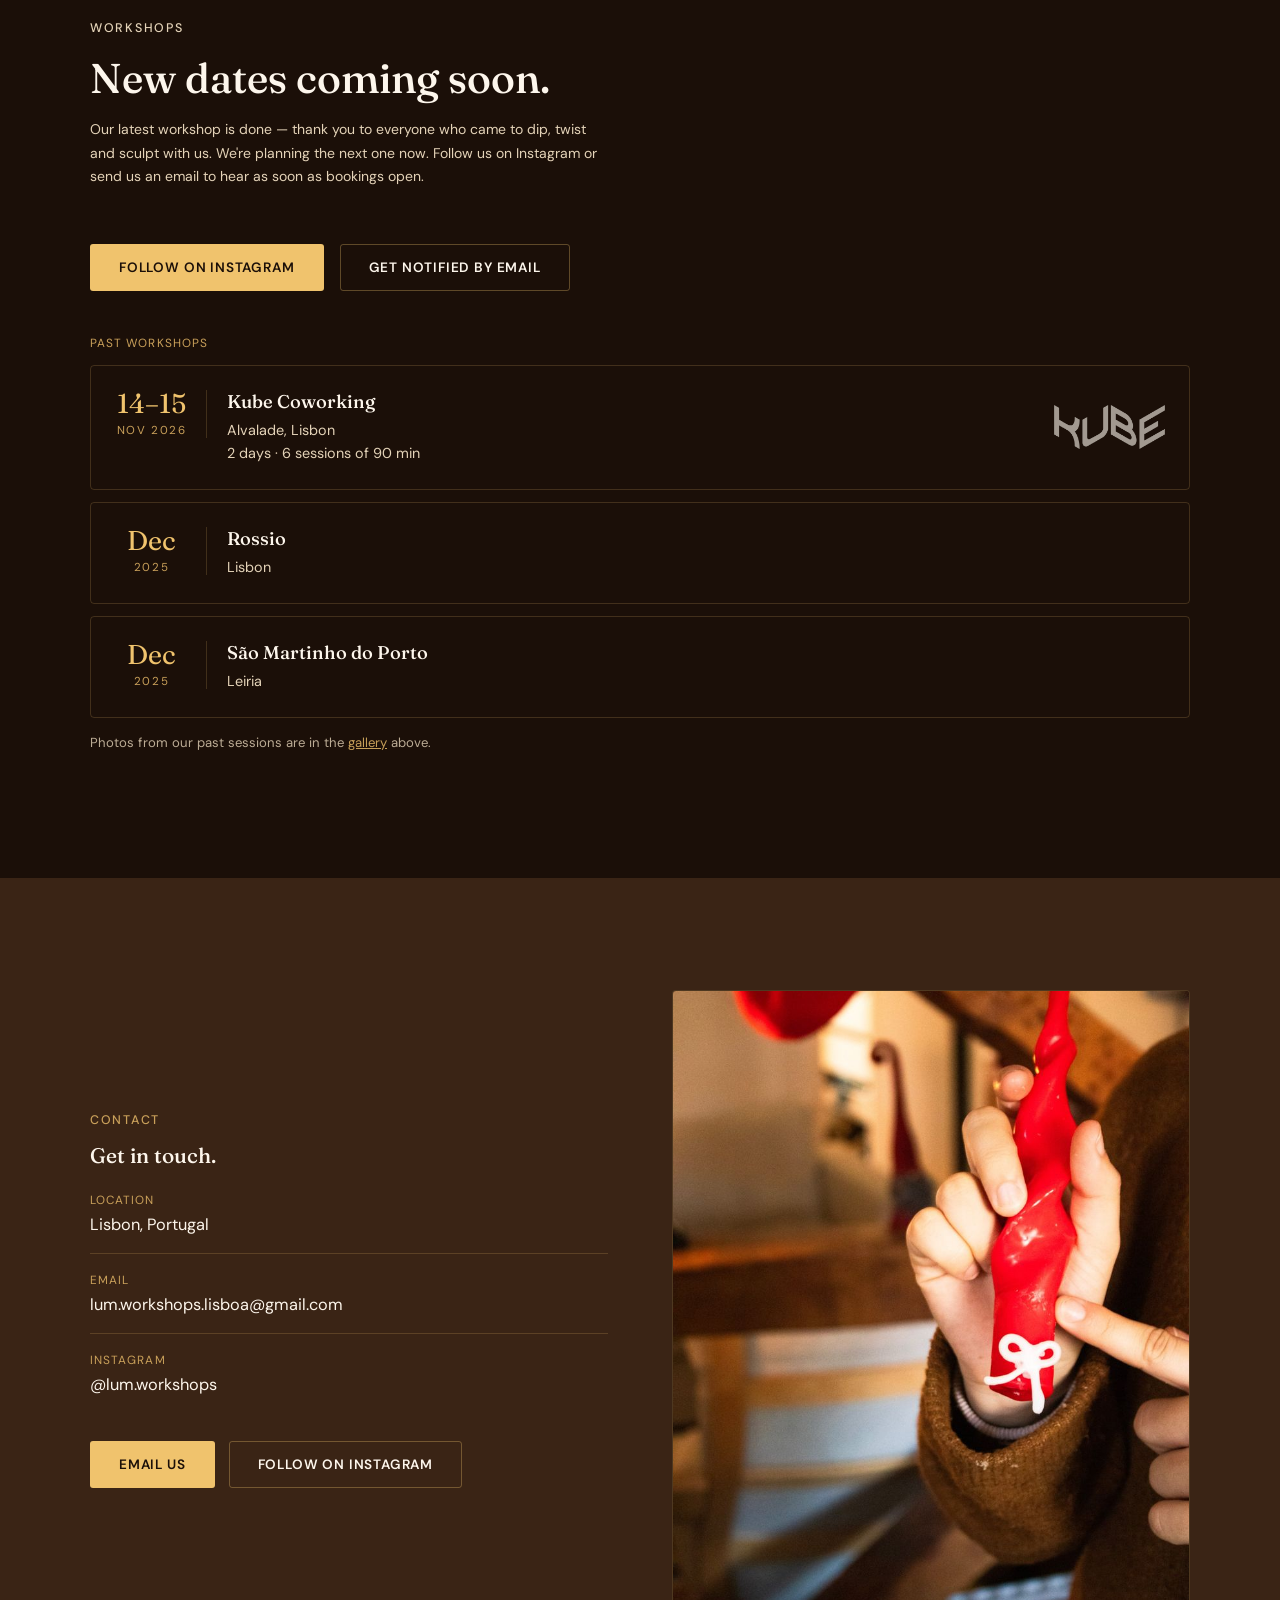
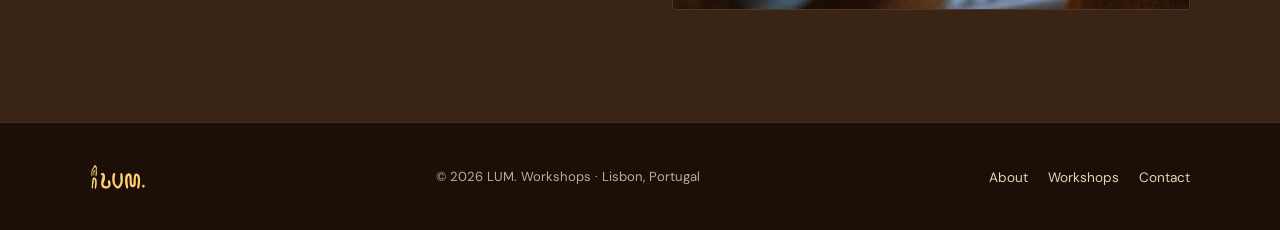
==== commit cf281809: "Use Leiria as location for São Martinho do Porto workshop Co-Authored-By: Claude Opus 5.5 <noreply@a" ====
--- a/index.html
+++ b/index.html
@@ -193,7 +193,7 @@
         <div class="date-badge"><span class="day">Dec</span><span class="mon">2025</span></div>
         <div class="date-info">
           <h3>São Martinho do Porto</h3>
-          <p>Silver Coast</p>
+          <p>Leiria</p>
         </div>
       </li>
     </ul>
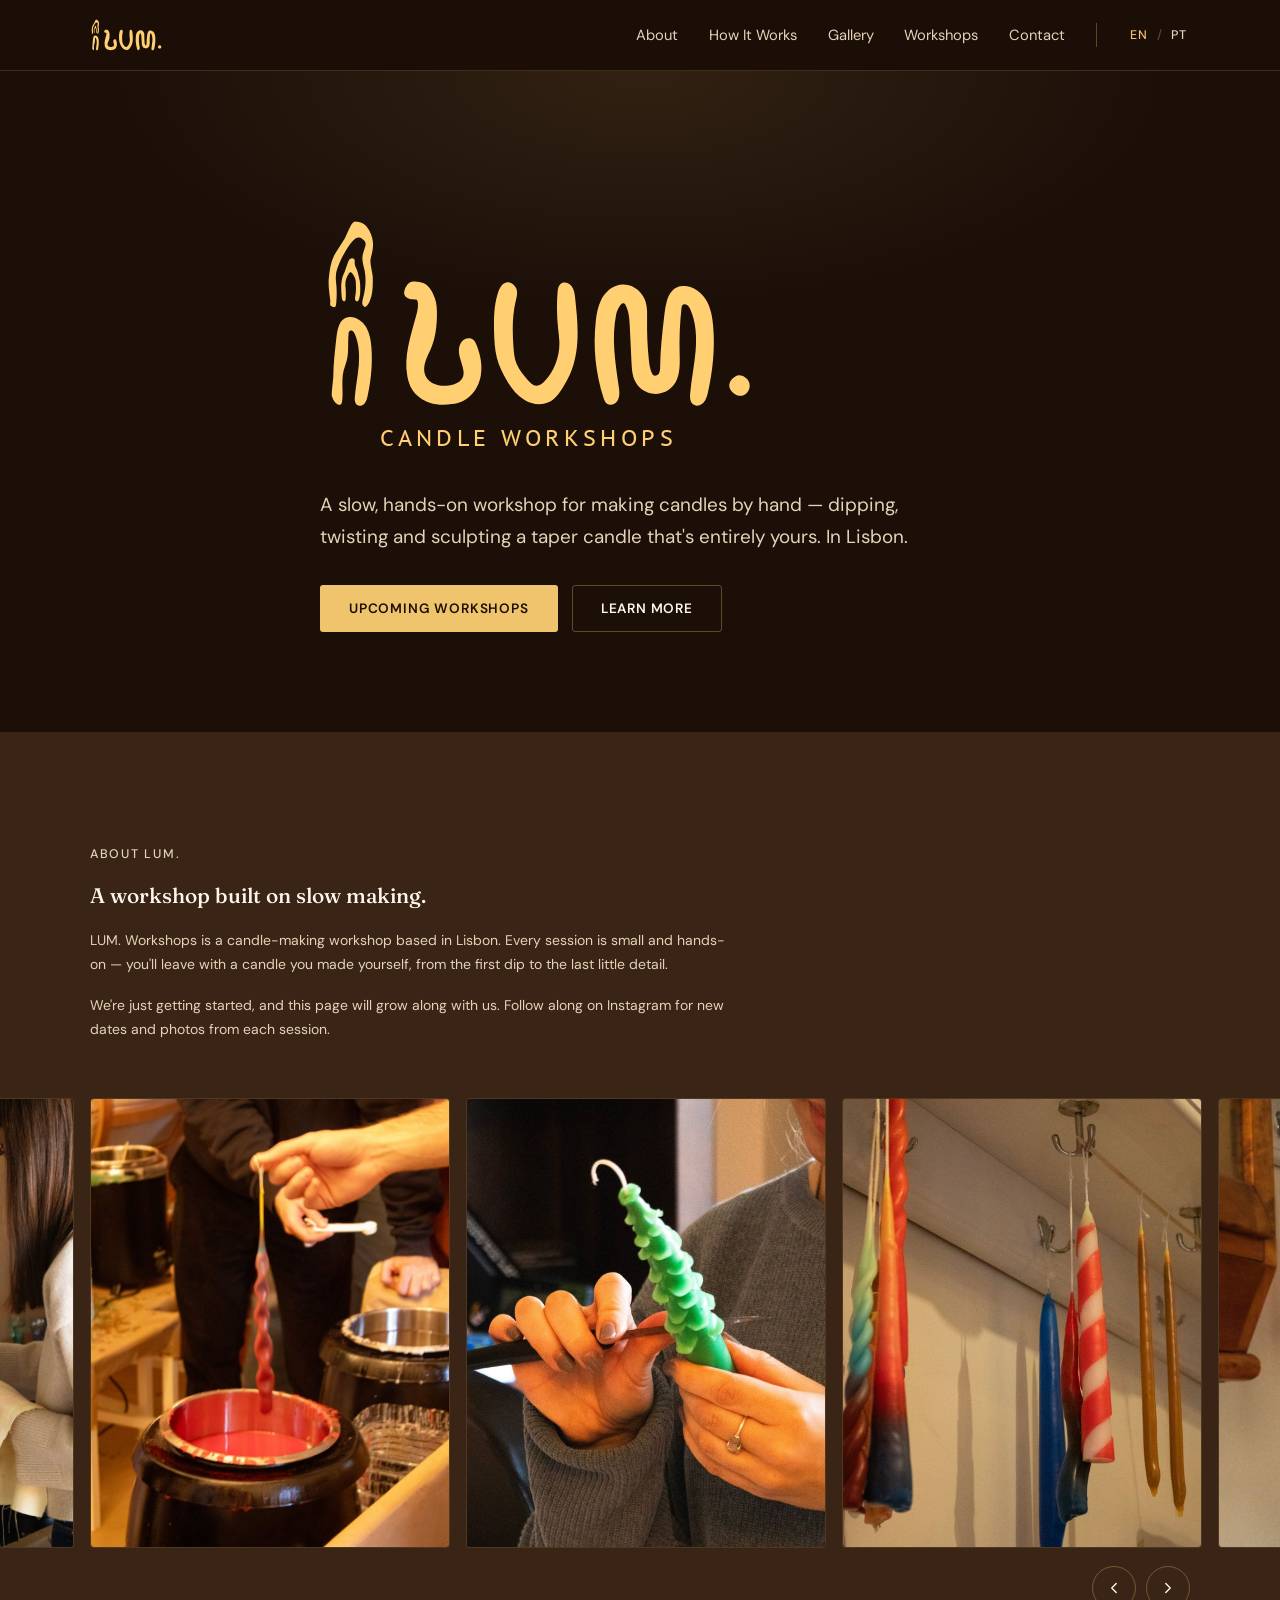
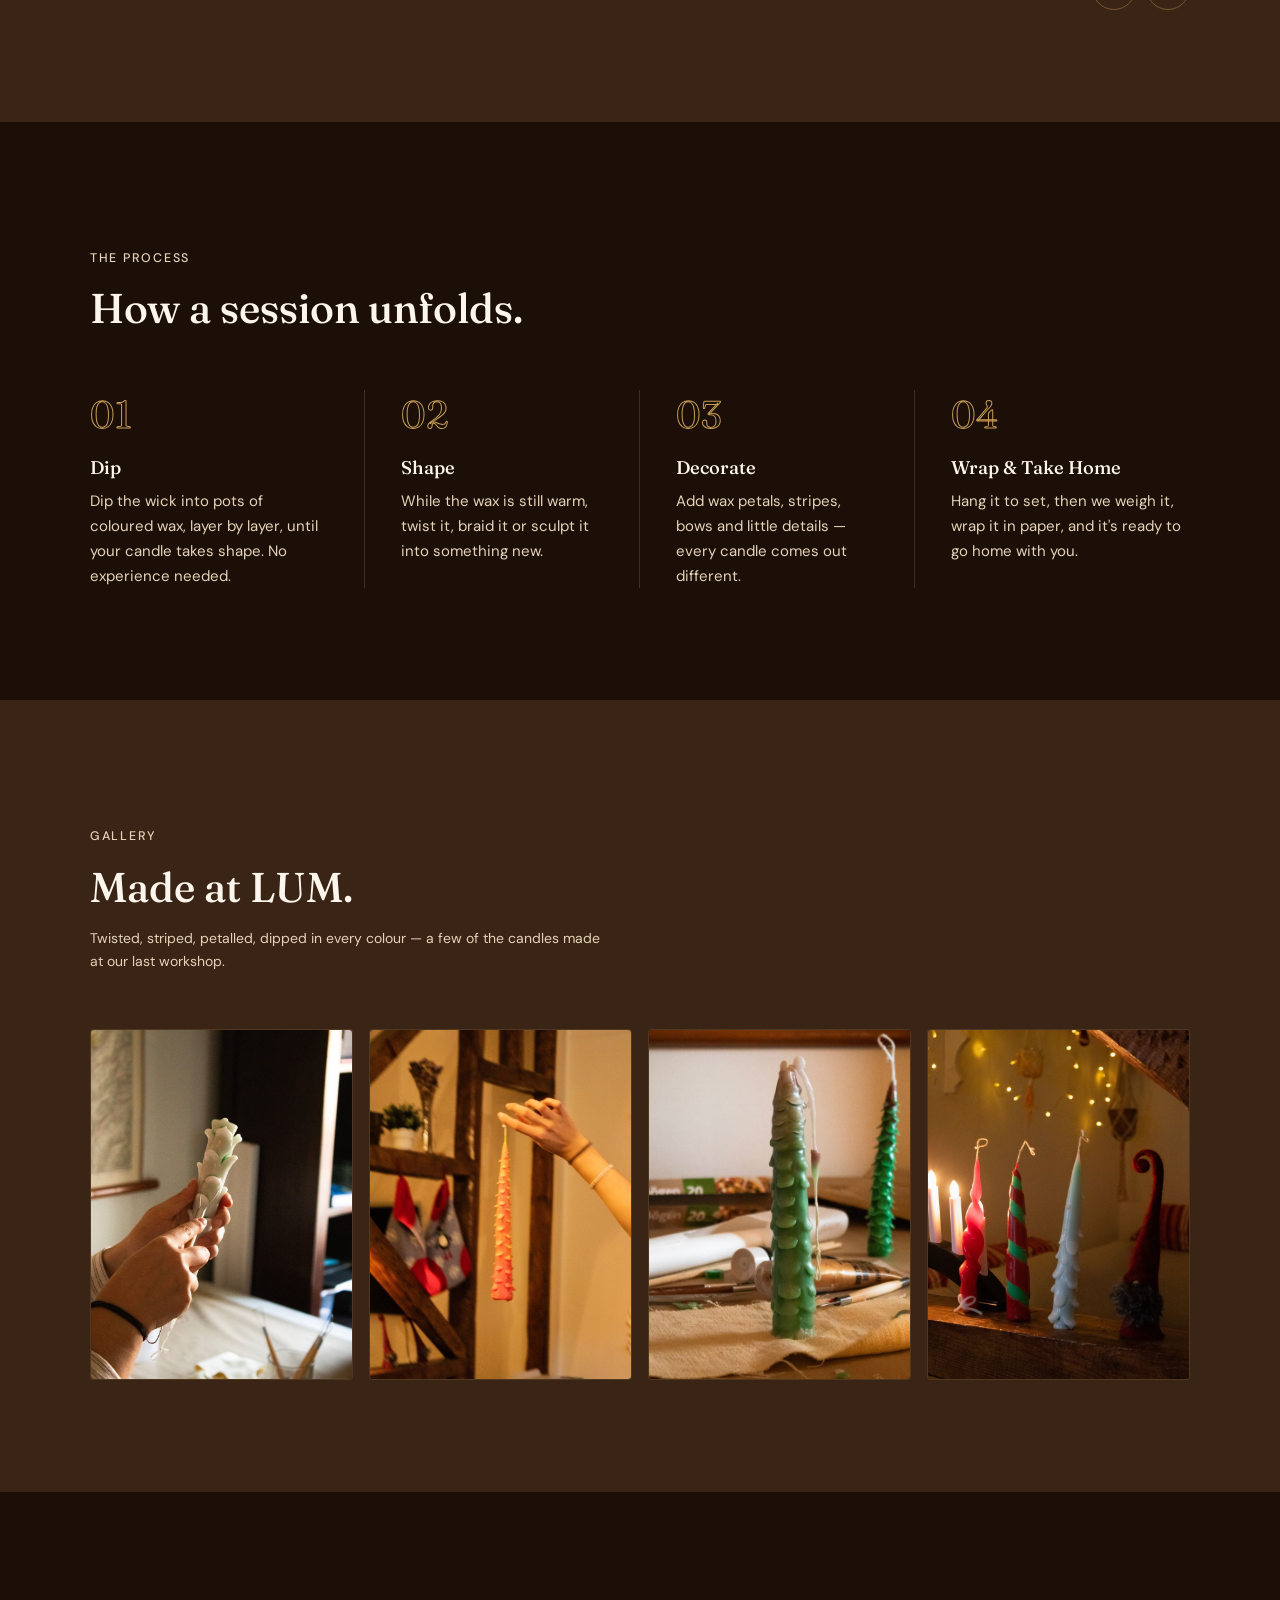
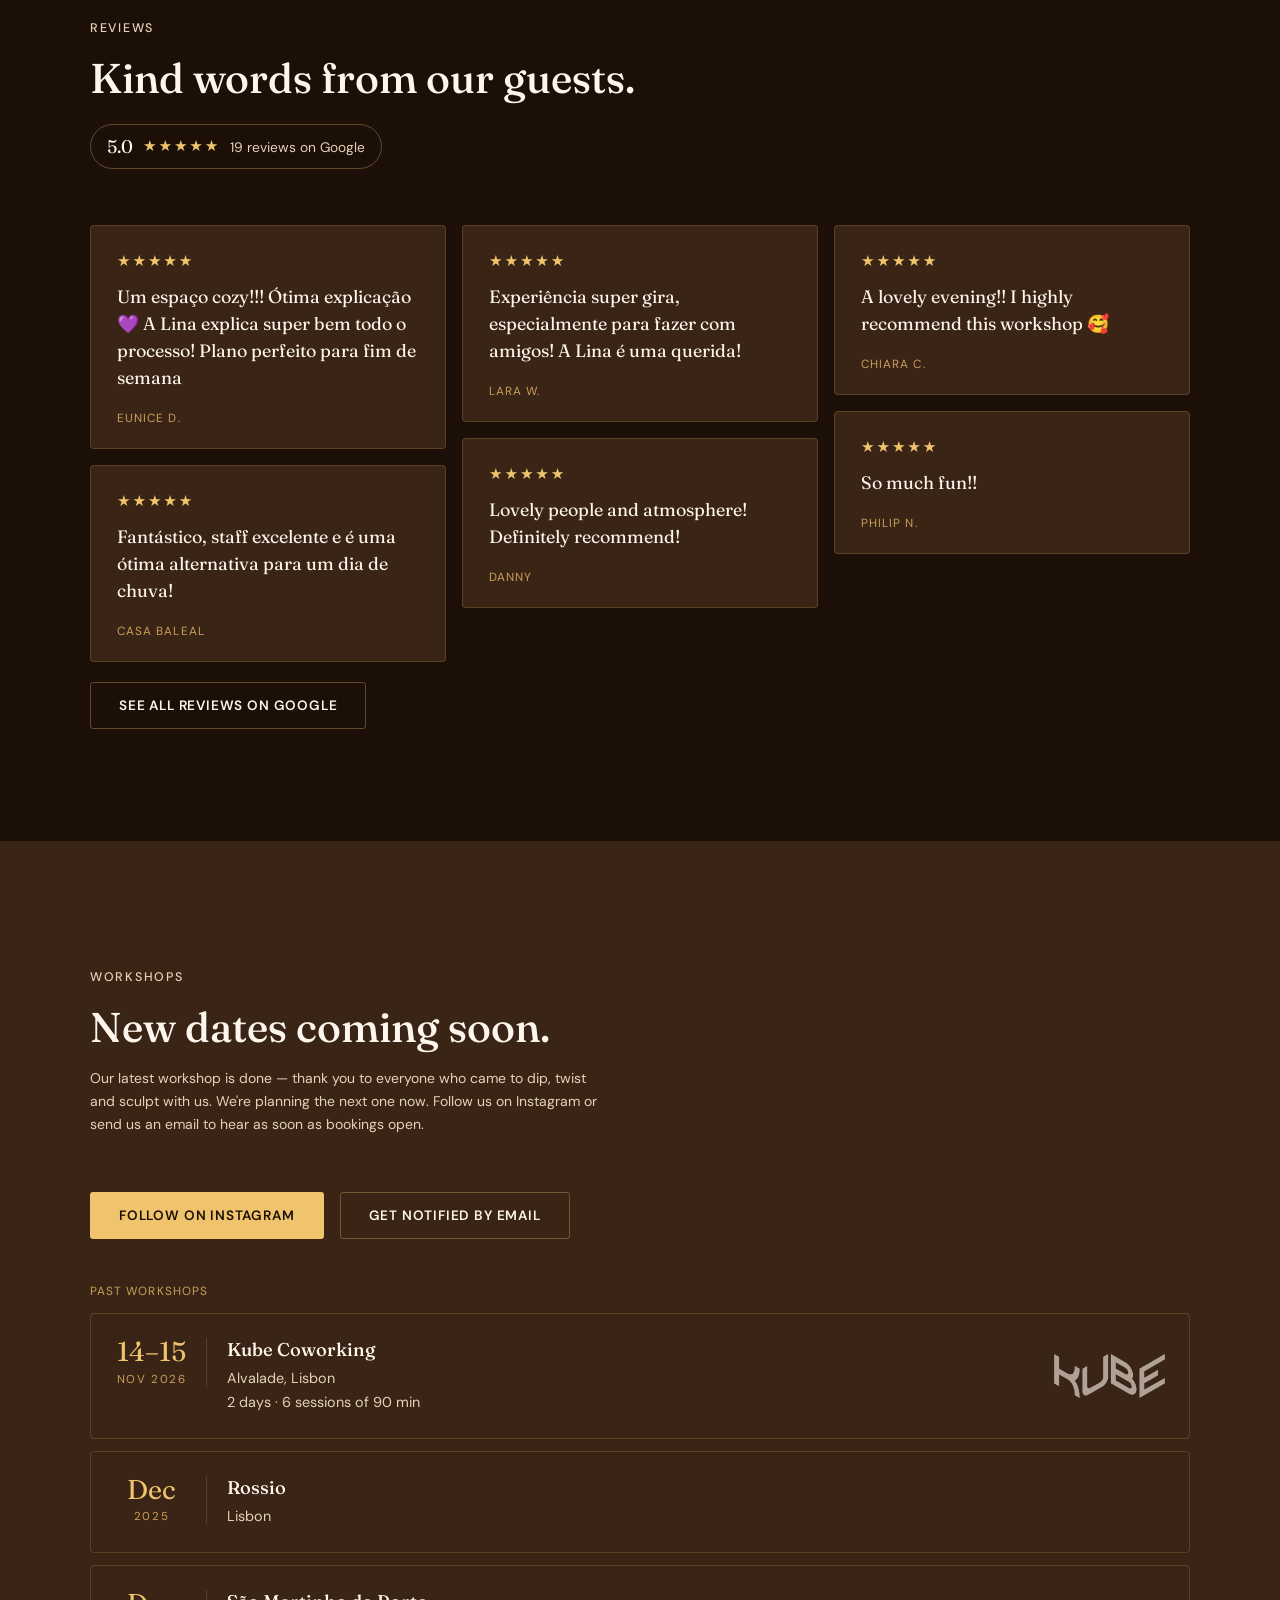
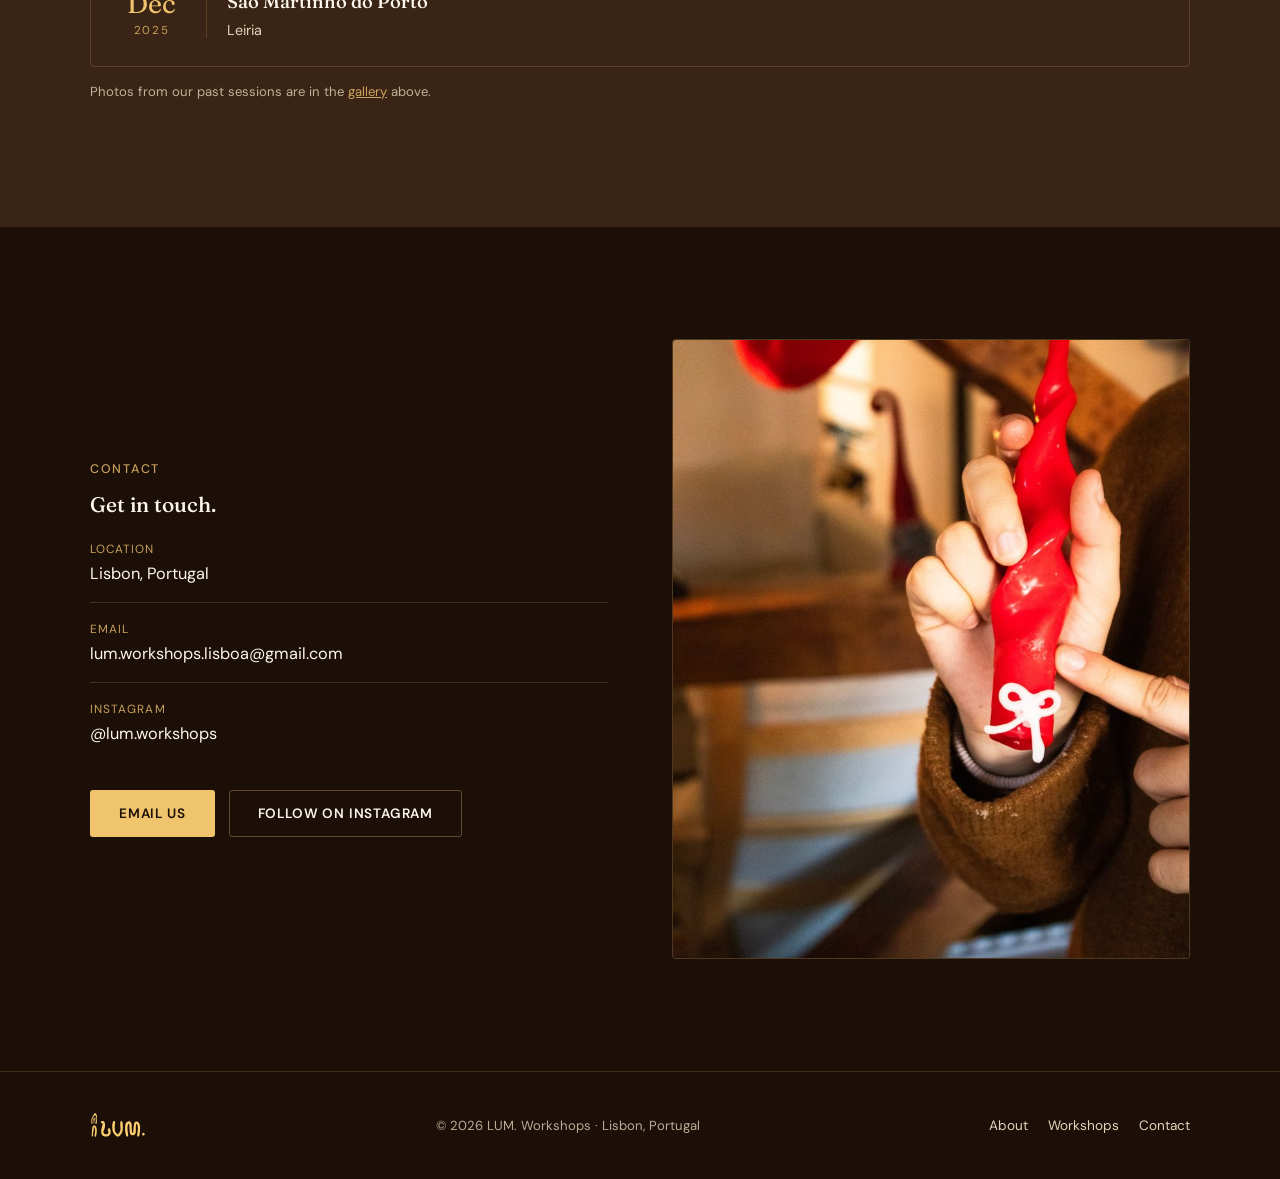
==== commit a8c0de3a: "Add Google reviews section with link to all reviews Co-Authored-By: Claude Opus 5.5 <noreply@anthrop" ====
--- a/index.html
+++ b/index.html
@@ -159,7 +159,56 @@
   </div>
 </section>
 
-<section class="section" id="sessions">
+<section class="section" id="reviews">
+  <div class="container">
+    <div class="section-head">
+      <p class="eyebrow">Reviews</p>
+      <h2>Kind words from our guests.</h2>
+      <a href="https://share.google/hfch1lowh0fKxNzji" class="rating-badge" target="_blank" rel="noopener" aria-label="5.0 out of 5 stars, 19 reviews on Google">
+        <span class="rating-score">5.0</span>
+        <span class="stars" aria-hidden="true">★★★★★</span>
+        <span class="rating-count">19 reviews on Google</span>
+      </a>
+    </div>
+    <div class="reviews-grid">
+      <figure class="review-card">
+        <span class="stars" aria-label="5 out of 5 stars">★★★★★</span>
+        <blockquote lang="pt-PT"><p>Um espaço cozy!!! Ótima explicação 💜 A Lina explica super bem todo o processo! Plano perfeito para fim de semana</p></blockquote>
+        <figcaption>Eunice D.</figcaption>
+      </figure>
+      <figure class="review-card">
+        <span class="stars" aria-label="5 out of 5 stars">★★★★★</span>
+        <blockquote lang="pt-PT"><p>Fantástico, staff excelente e é uma ótima alternativa para um dia de chuva!</p></blockquote>
+        <figcaption>Casa Baleal</figcaption>
+      </figure>
+      <figure class="review-card">
+        <span class="stars" aria-label="5 out of 5 stars">★★★★★</span>
+        <blockquote lang="pt-PT"><p>Experiência super gira, especialmente para fazer com amigos! A Lina é uma querida!</p></blockquote>
+        <figcaption>Lara W.</figcaption>
+      </figure>
+      <figure class="review-card">
+        <span class="stars" aria-label="5 out of 5 stars">★★★★★</span>
+        <blockquote lang="en"><p>Lovely people and atmosphere! Definitely recommend!</p></blockquote>
+        <figcaption>Danny</figcaption>
+      </figure>
+      <figure class="review-card">
+        <span class="stars" aria-label="5 out of 5 stars">★★★★★</span>
+        <blockquote lang="en"><p>A lovely evening!! I highly recommend this workshop 🥰</p></blockquote>
+        <figcaption>Chiara C.</figcaption>
+      </figure>
+      <figure class="review-card">
+        <span class="stars" aria-label="5 out of 5 stars">★★★★★</span>
+        <blockquote lang="en"><p>So much fun!!</p></blockquote>
+        <figcaption>Philip N.</figcaption>
+      </figure>
+    </div>
+    <div class="reviews-cta">
+      <a href="https://share.google/hfch1lowh0fKxNzji" class="btn btn-outline" target="_blank" rel="noopener">See all reviews on Google</a>
+    </div>
+  </div>
+</section>
+
+<section class="section section-warm" id="sessions">
   <div class="container">
     <div class="section-head">
       <p class="eyebrow">Workshops</p>
@@ -201,7 +250,7 @@
   </div>
 </section>
 
-<section class="section section-warm" id="contact">
+<section class="section" id="contact">
   <div class="container">
     <div class="two-col">
       <div>
--- a/styles.css
+++ b/styles.css
@@ -540,3 +540,46 @@
   .date-card-past .date-badge .day{ font-size: 1.4rem; }
   .date-card-past .date-info h3{ padding-right: 64px; }
 }
+
+/* ---------- Reviews ---------- */
+.stars{ color: var(--gold); letter-spacing: 0.12em; font-size: 0.95rem; line-height: 1; }
+.rating-badge{
+  display: inline-flex;
+  align-items: center;
+  gap: 10px;
+  margin-top: 20px;
+  padding: 10px 16px;
+  border: 1px solid var(--line-strong);
+  border-radius: 999px;
+  text-decoration: none;
+  transition: border-color 0.2s ease;
+}
+.rating-badge:hover{ border-color: var(--gold); }
+.rating-score{ font-family: 'Fraunces', Georgia, serif; font-size: 1.15rem; color: var(--cream); }
+.rating-count{ font-size: 0.86rem; color: var(--cream-dim); }
+.rating-badge:hover .rating-count{ color: var(--gold); }
+.reviews-grid{ columns: 3 280px; column-gap: 16px; }
+.review-card{
+  break-inside: avoid;
+  margin: 0 0 16px;
+  padding: 26px 26px 22px;
+  border: 1px solid var(--line);
+  border-radius: 4px;
+  background: var(--bg-1);
+}
+.review-card blockquote{ margin: 14px 0 18px; }
+.review-card blockquote p{
+  margin: 0;
+  font-family: 'Fraunces', Georgia, serif;
+  font-size: 1.12rem;
+  line-height: 1.5;
+  color: var(--cream);
+}
+.review-card figcaption{
+  font-size: 0.74rem;
+  letter-spacing: 0.09em;
+  text-transform: uppercase;
+  color: var(--gold-dim);
+}
+.reviews-cta{ margin-top: 20px; }
+@media (max-width: 480px){ .reviews-cta .btn{ width: 100%; } }
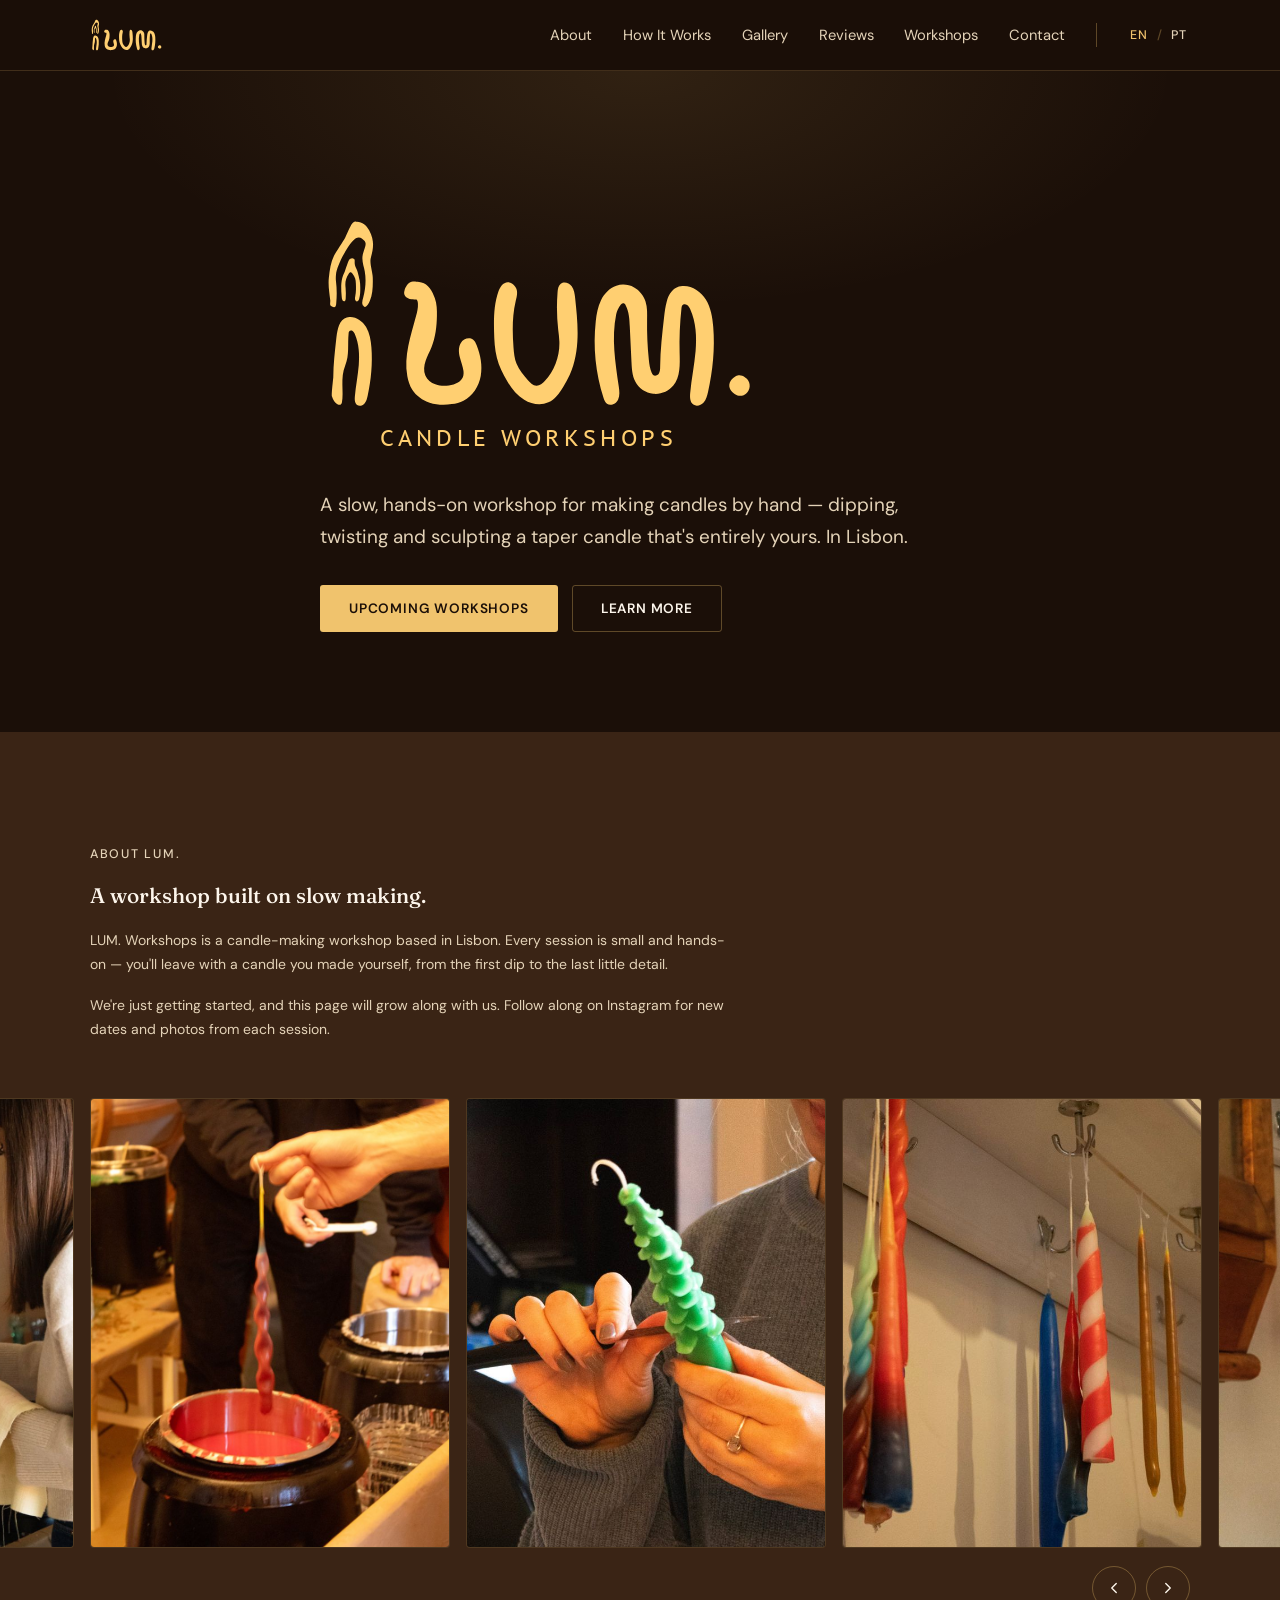
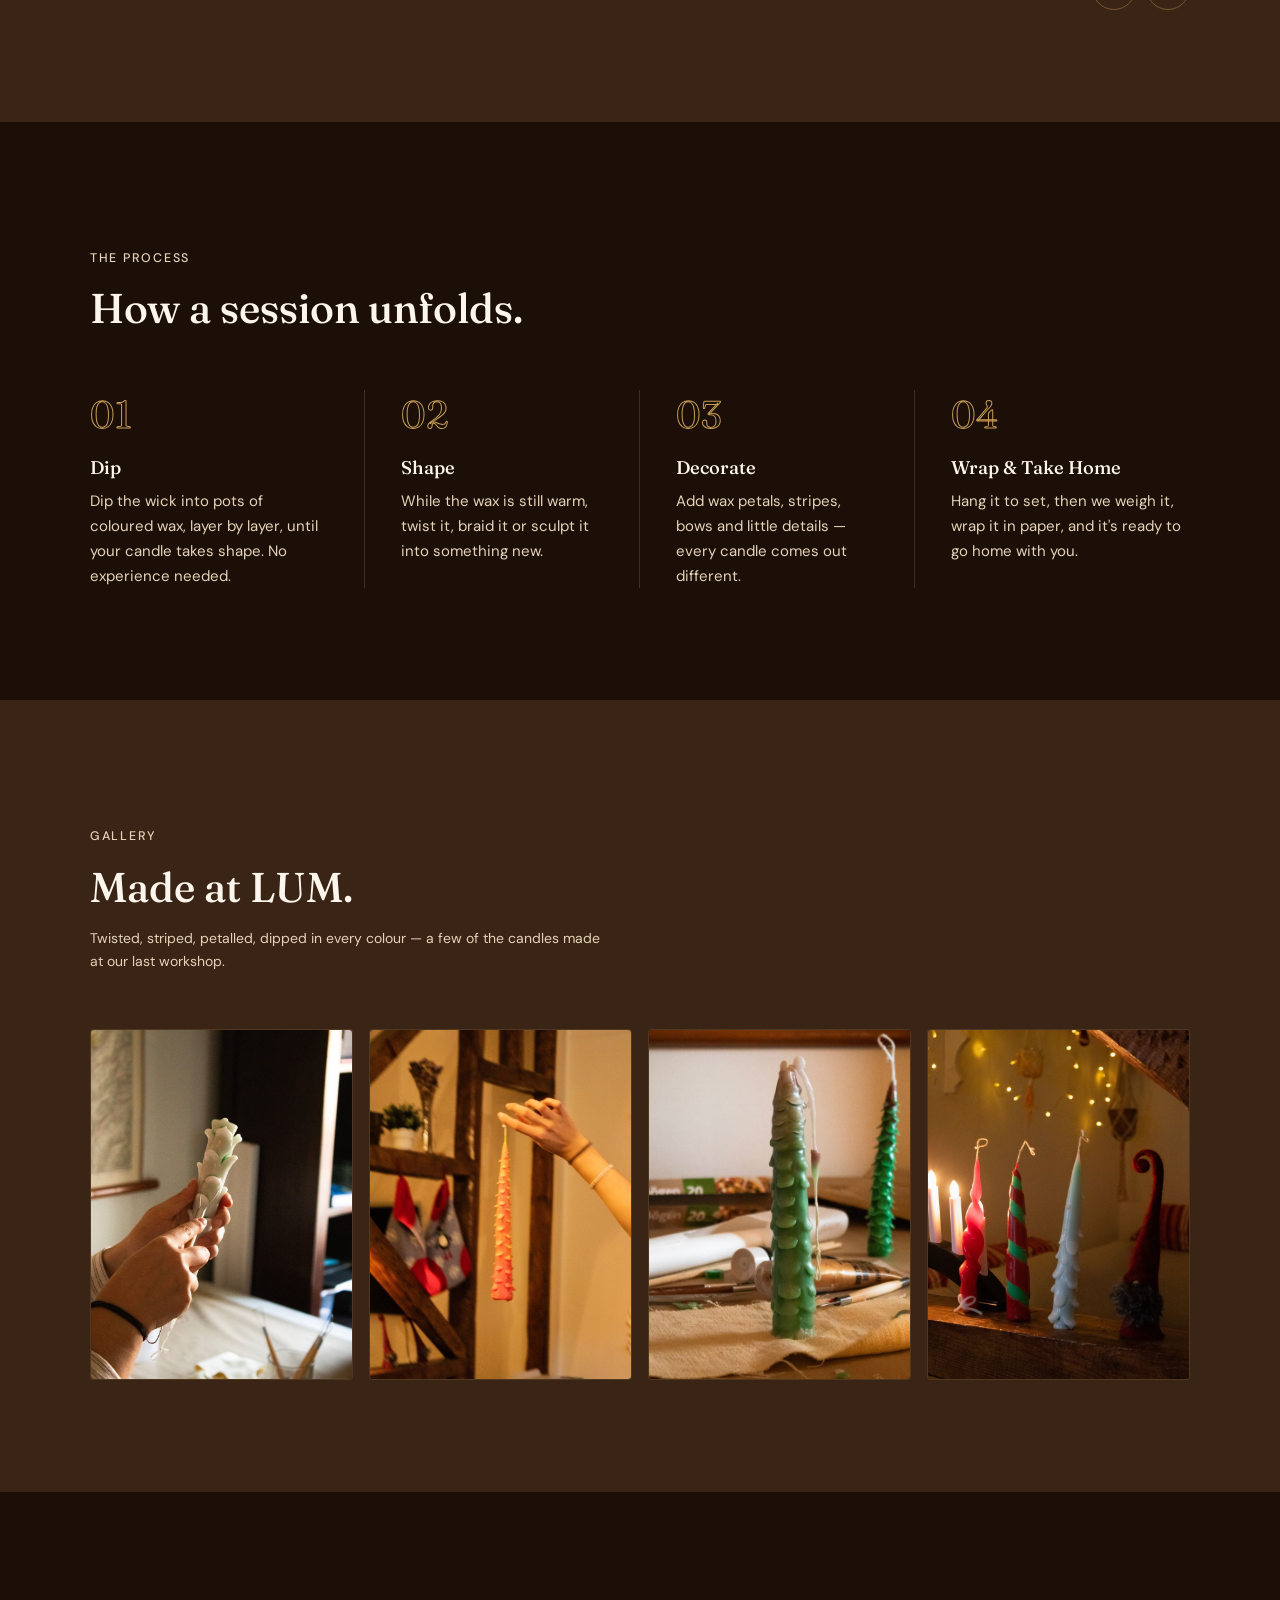
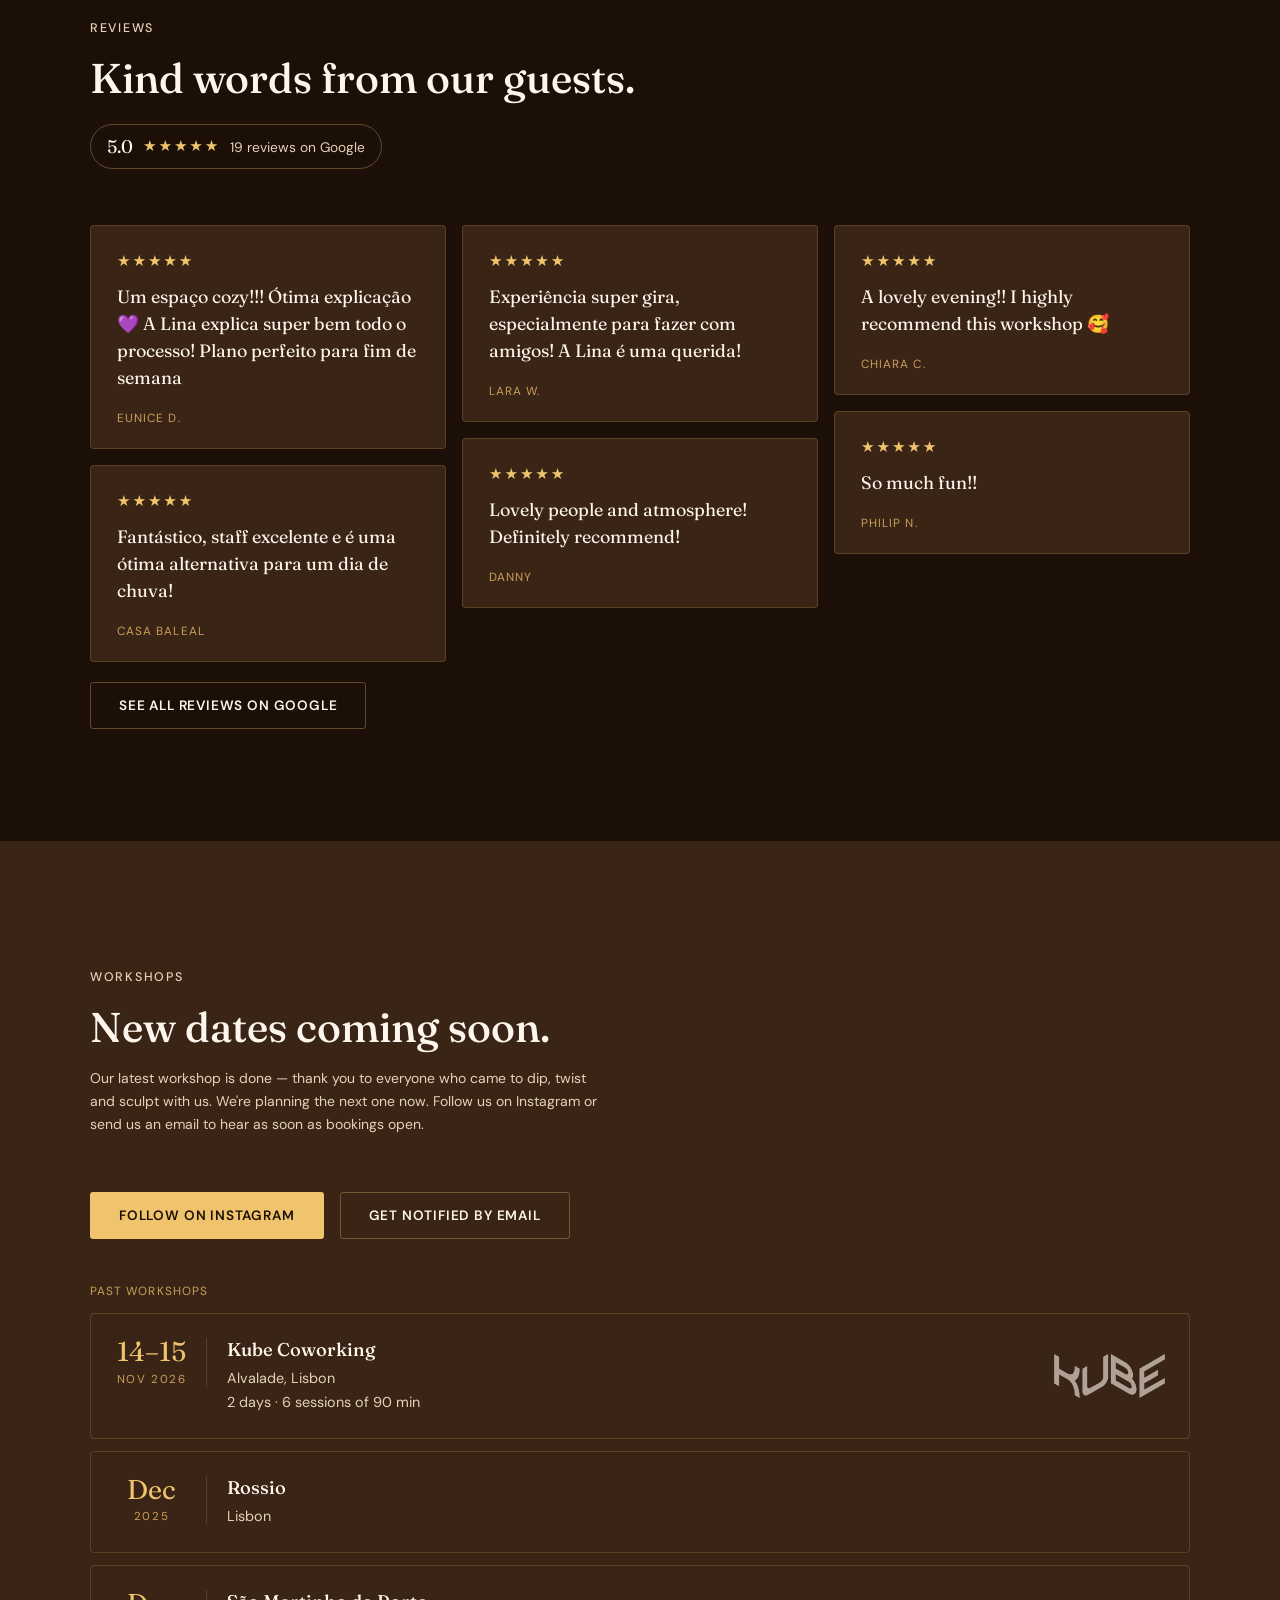
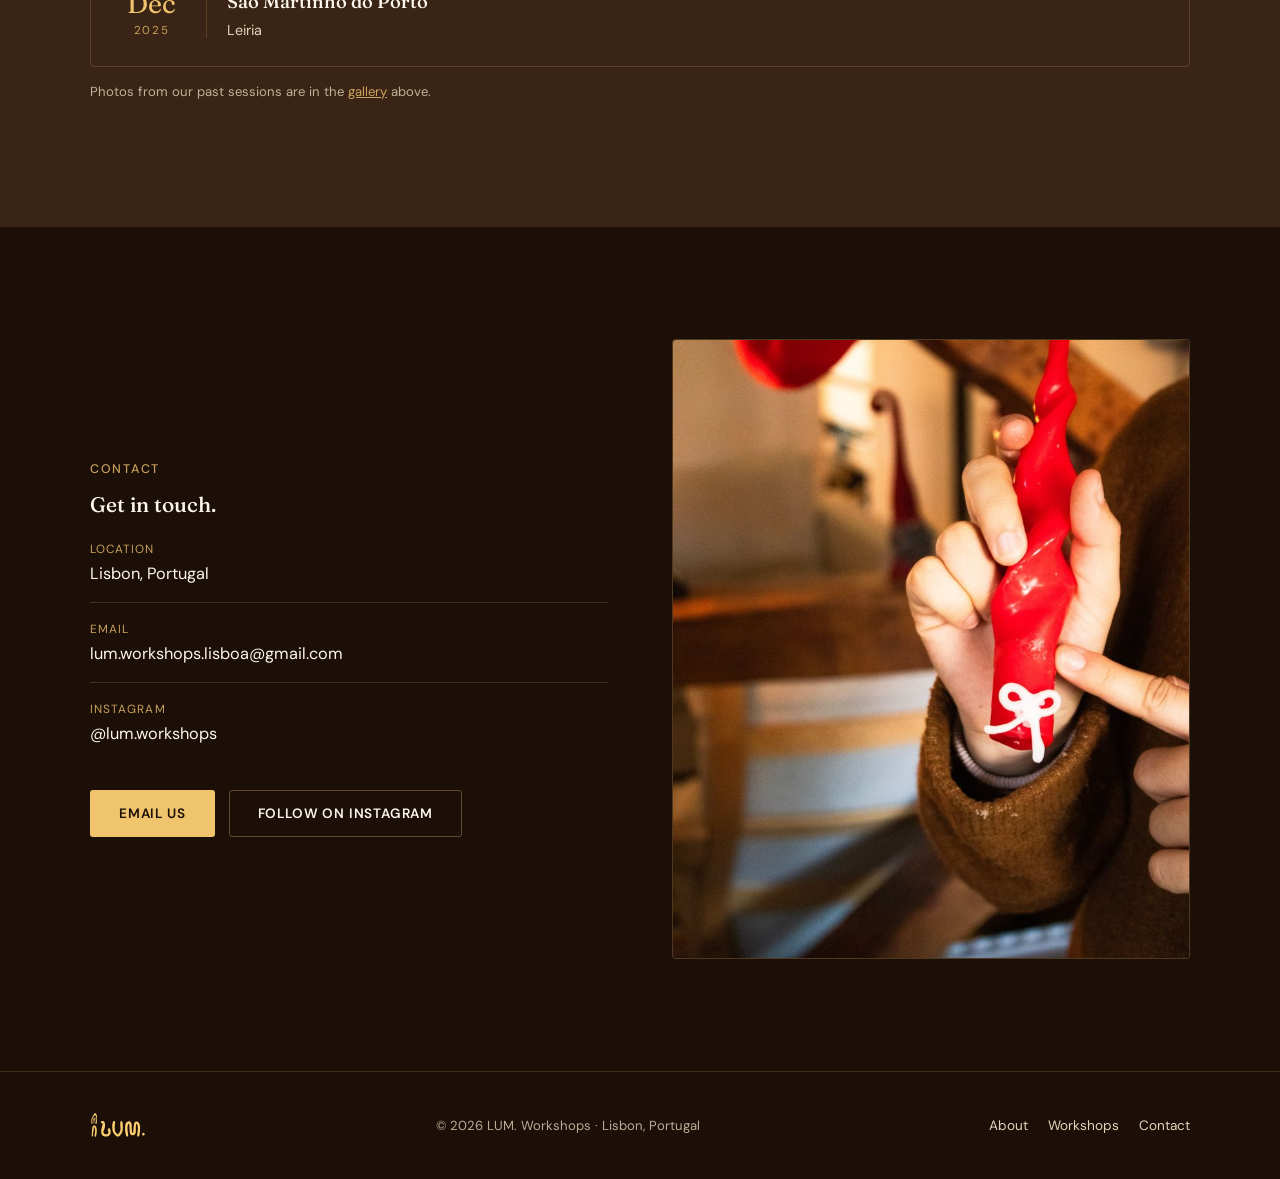
==== commit 08d9d1ee: "Add Reviews link to the menu Switch to the hamburger menu below 680px so the longer menu still fits." ====
--- a/index.html
+++ b/index.html
@@ -40,6 +40,7 @@
         <li><a href="#about">About</a></li>
         <li><a href="#how-it-works">How It Works</a></li>
         <li><a href="#gallery">Gallery</a></li>
+        <li><a href="#reviews">Reviews</a></li>
         <li><a href="#sessions">Workshops</a></li>
         <li><a href="#contact">Contact</a></li>
       </ul>
--- a/styles.css
+++ b/styles.css
@@ -107,6 +107,7 @@
   padding-block: 18px;
 }
 .wordmark{
+  flex-shrink: 0;
   display: inline-flex;
   align-items: center;
   text-decoration: none;
@@ -164,7 +165,7 @@
   .nav-links a{ font-size: 0.85rem; }
 }
 
-@media (max-width: 620px){
+@media (max-width: 680px){
   .nav-links{
     position: absolute;
     top: 100%;
@@ -523,7 +524,7 @@
 .lang-switch a:hover{ color: var(--gold); }
 .lang-switch [aria-current]{ color: var(--gold); }
 .lang-switch .sep{ color: var(--line-strong); padding: 0; }
-@media (max-width: 620px){
+@media (max-width: 680px){
   .nav-right{ gap: 12px; }
   .lang-switch{ border-left: none; padding-left: 0; }
 }
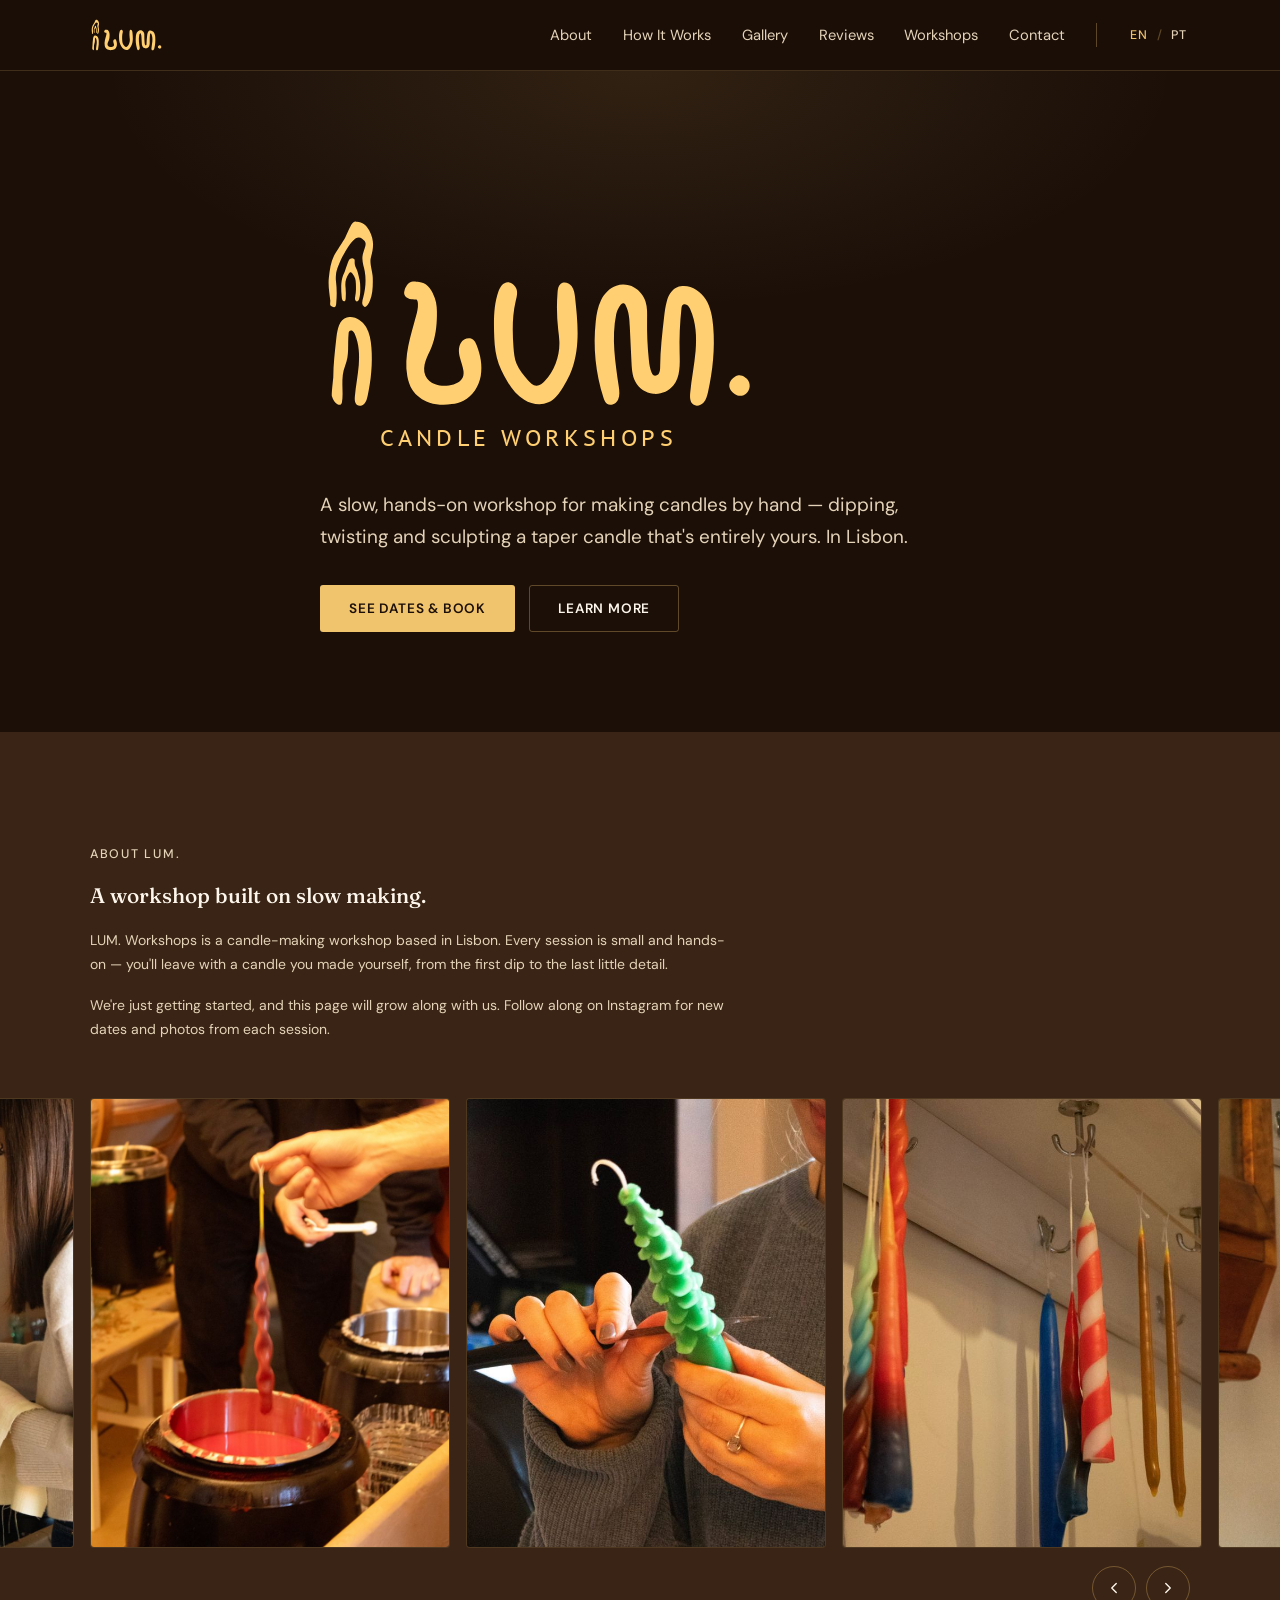
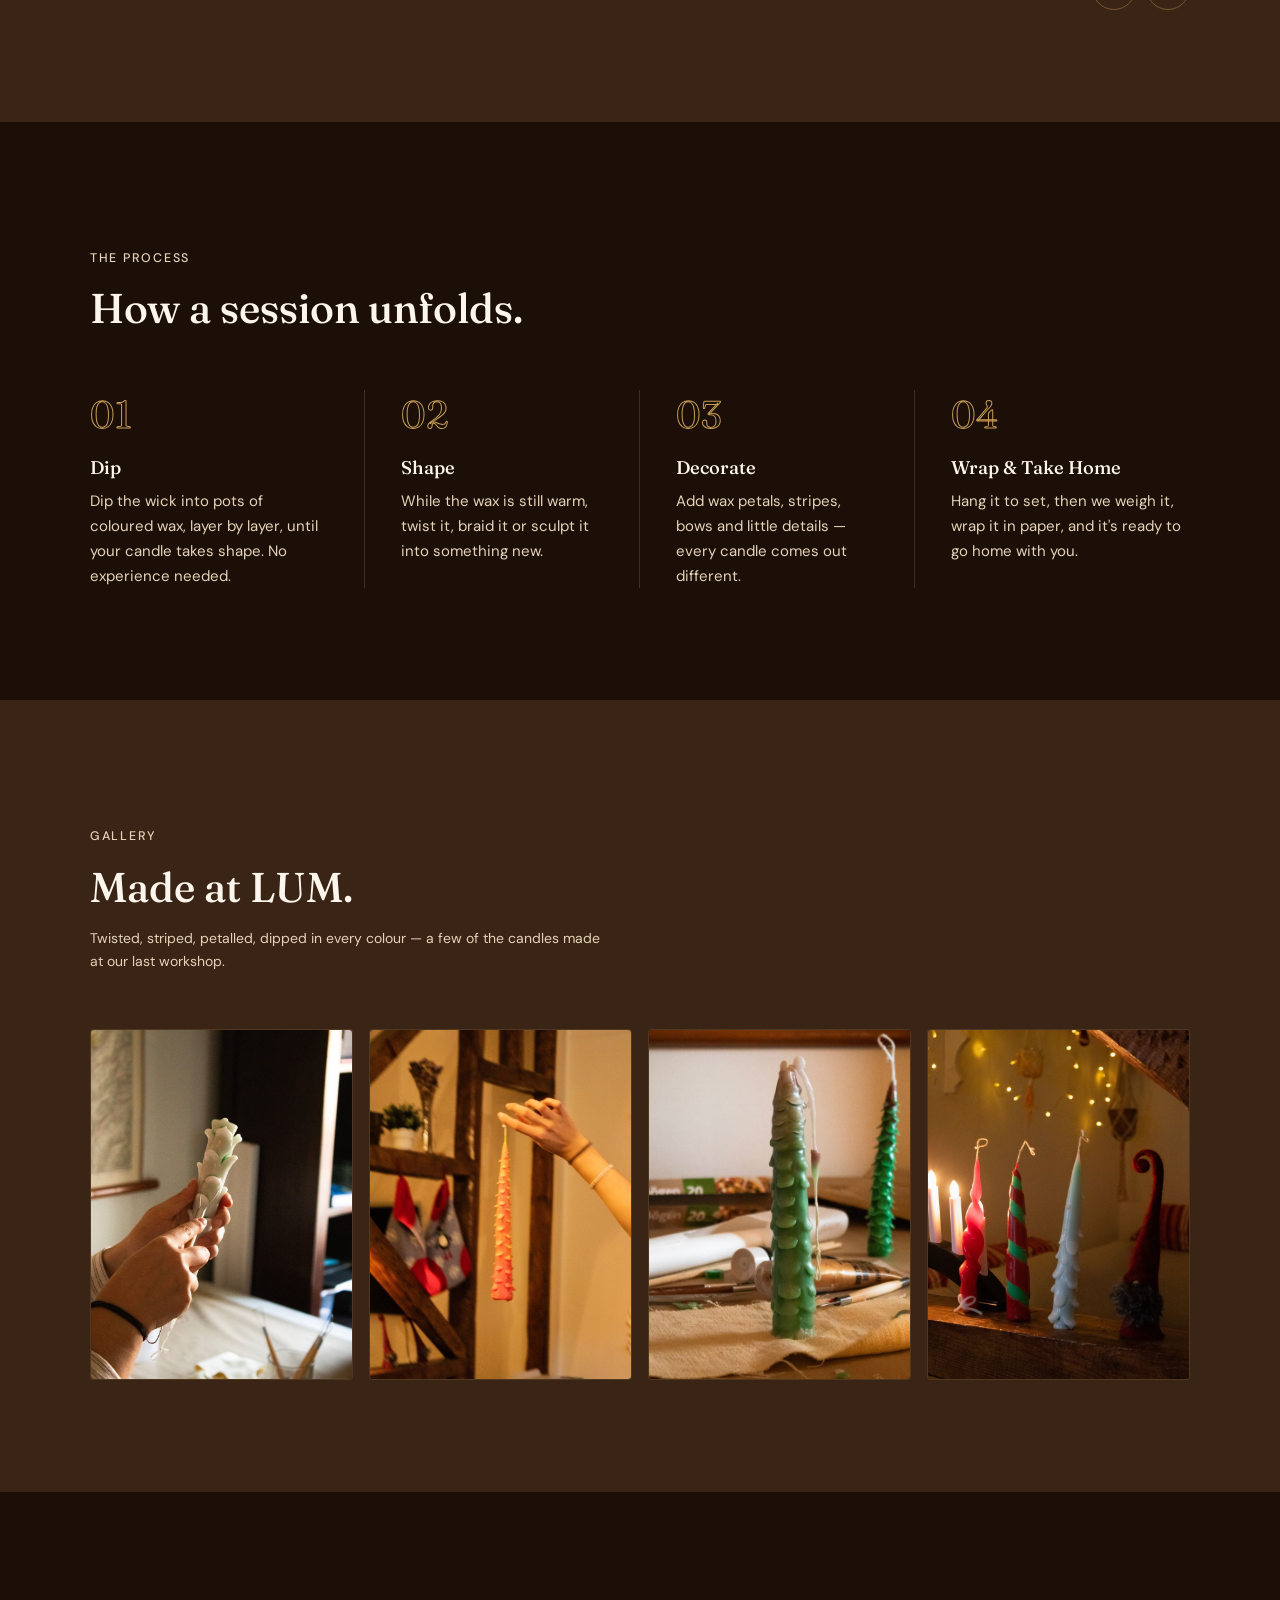
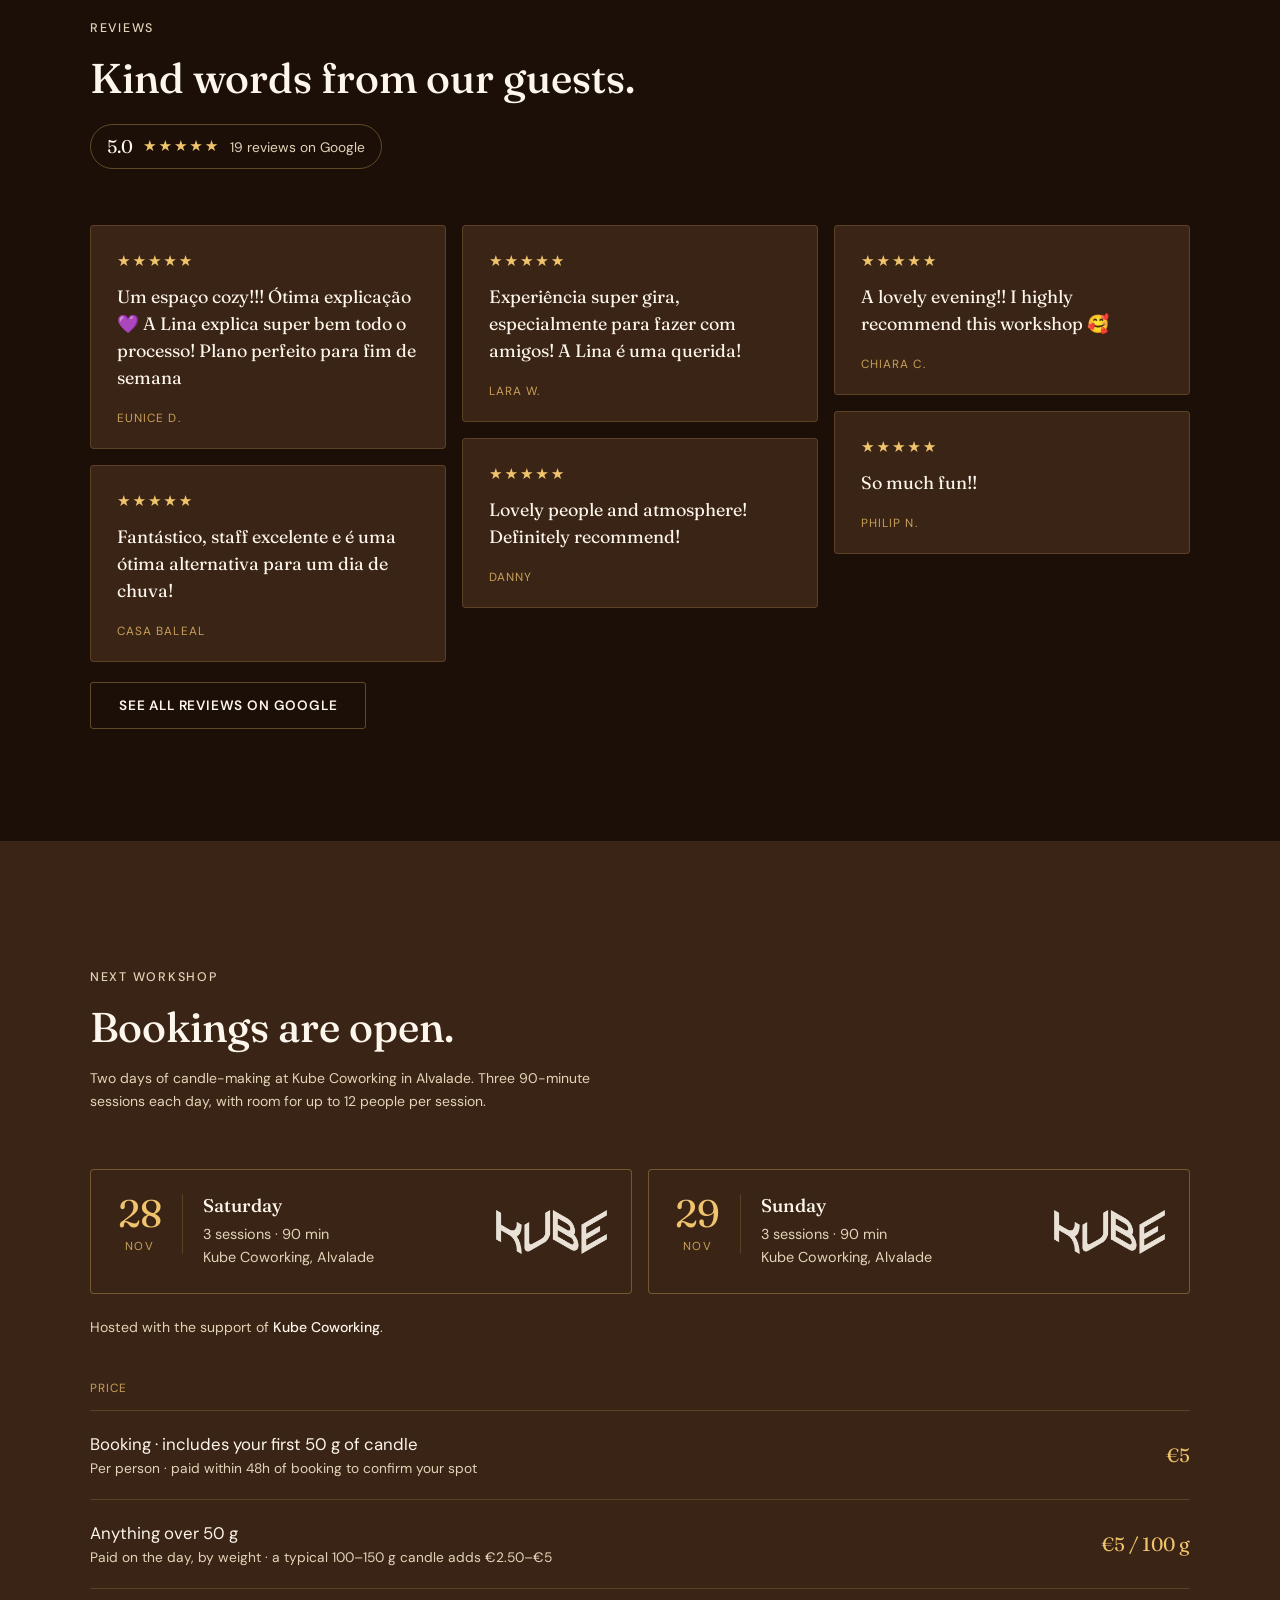
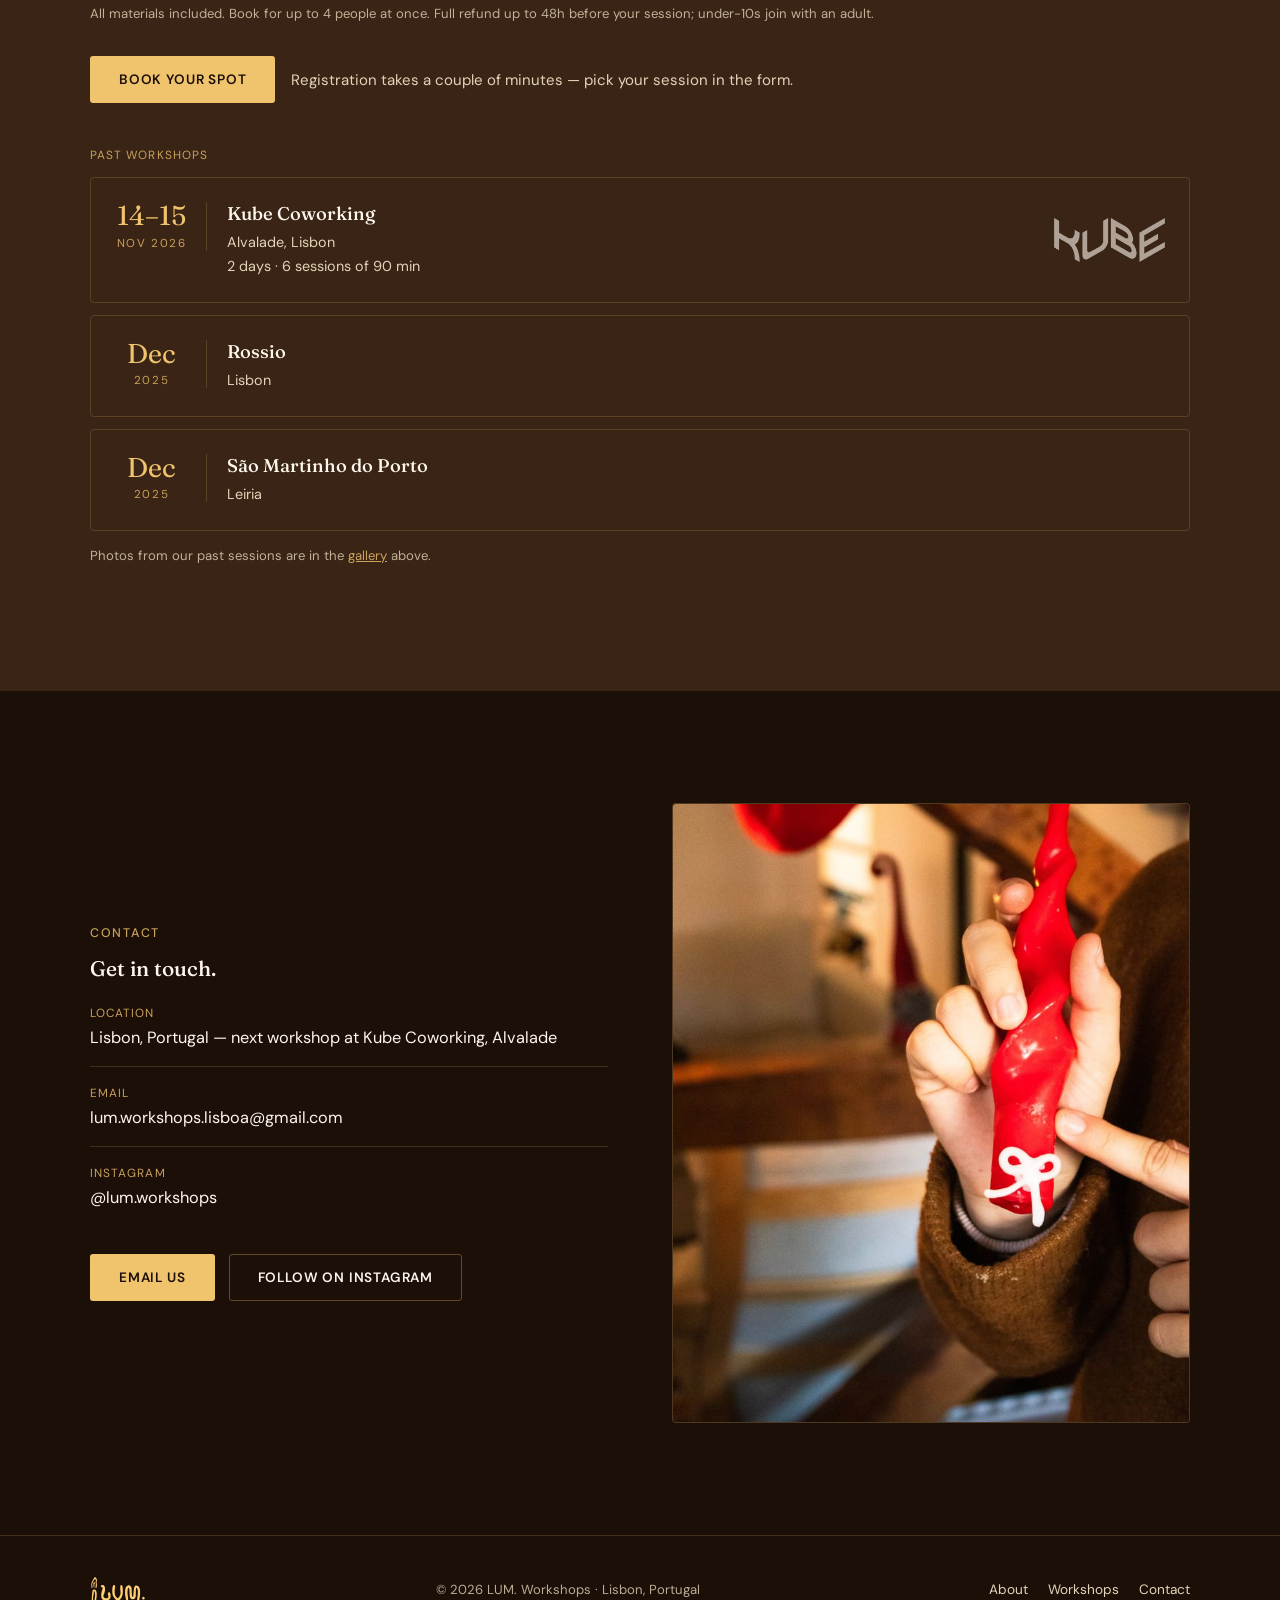
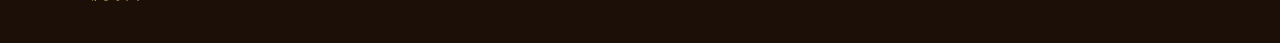
==== commit 3884f6b6: "Open bookings for 28–29 November workshop at Kube Coworking Bring back the date cards, prices and bo" ====
--- a/index.html
+++ b/index.html
@@ -82,7 +82,7 @@
     </h1>
     <p>A slow, hands-on workshop for making candles by hand — dipping, twisting and sculpting a taper candle that's entirely yours. In Lisbon.</p>
     <div class="hero-ctas">
-      <a href="#sessions" class="btn btn-primary">Upcoming workshops</a>
+      <a href="#sessions" class="btn btn-primary">See dates &amp; book</a>
       <a href="#about" class="btn btn-outline">Learn More</a>
     </div>
   </div>
@@ -212,14 +212,55 @@
 <section class="section section-warm" id="sessions">
   <div class="container">
     <div class="section-head">
-      <p class="eyebrow">Workshops</p>
-      <h2>New dates coming soon.</h2>
-      <p>Our latest workshop is done — thank you to everyone who came to dip, twist and sculpt with us. We're planning the next one now. Follow us on Instagram or send us an email to hear as soon as bookings open.</p>
-    </div>
-
-    <div class="sessions-cta" style="margin-top:0;">
-      <a href="https://www.instagram.com/lum.workshops" class="btn btn-primary" target="_blank" rel="noopener">Follow on Instagram</a>
-      <a href="mailto:lum.workshops.lisboa@gmail.com?subject=Let%20me%20know%20about%20the%20next%20workshop" class="btn btn-outline">Get notified by email</a>
+      <p class="eyebrow">Next workshop</p>
+      <h2>Bookings are open.</h2>
+      <p>Two days of candle-making at Kube Coworking in Alvalade. Three 90-minute sessions each day, with room for up to 12 people per session.</p>
+    </div>
+
+    <div class="dates-grid">
+      <div class="date-card">
+        <div class="date-badge"><span class="day">28</span><span class="mon">Nov</span></div>
+        <div class="date-info">
+          <h3>Saturday</h3>
+          <p>3 sessions &middot; 90 min<br>Kube Coworking, Alvalade</p>
+        </div>
+        <img src="images/kube-logo.png" alt="Kube Coworking" class="date-logo" width="400" height="159">
+      </div>
+      <div class="date-card">
+        <div class="date-badge"><span class="day">29</span><span class="mon">Nov</span></div>
+        <div class="date-info">
+          <h3>Sunday</h3>
+          <p>3 sessions &middot; 90 min<br>Kube Coworking, Alvalade</p>
+        </div>
+        <img src="images/kube-logo.png" alt="Kube Coworking" class="date-logo" width="400" height="159">
+      </div>
+    </div>
+    <div class="partner">
+      <p class="partner-note">Hosted with the support of <strong>Kube Coworking</strong>.</p>
+    </div>
+
+    <p class="price-head">Price</p>
+    <div class="tier-list">
+      <div class="tier">
+        <div>
+          <div class="tier-name">Booking &middot; includes your first 50 g of candle</div>
+          <div class="tier-meta">Per person &middot; paid within 48h of booking to confirm your spot</div>
+        </div>
+        <div class="tier-price">€5</div>
+      </div>
+      <div class="tier">
+        <div>
+          <div class="tier-name">Anything over 50 g</div>
+          <div class="tier-meta">Paid on the day, by weight &middot; a typical 100–150 g candle adds €2.50–€5</div>
+        </div>
+        <div class="tier-price">€5 / 100 g</div>
+      </div>
+    </div>
+    <p class="price-note">All materials included. Book for up to 4 people at once. Full refund up to 48h before your session; under-10s join with an adult.</p>
+
+    <div class="sessions-cta">
+      <a href="https://docs.google.com/forms/d/e/1FAIpQLScRxHOvhNn4qtVAgINTbKEemG3pFoTUs7mZdasuQdlmaTk4hg/viewform" class="btn btn-primary" target="_blank" rel="noopener">Book your spot</a>
+      <span>Registration takes a couple of minutes — pick your session in the form.</span>
     </div>
 
     <p class="price-head">Past workshops</p>
@@ -260,7 +301,7 @@
         <dl class="contact-list">
           <div class="contact-item">
             <dt>Location</dt>
-            <dd>Lisbon, Portugal</dd>
+            <dd>Lisbon, Portugal — next workshop at Kube Coworking, Alvalade</dd>
           </div>
           <div class="contact-item">
             <dt>Email</dt>
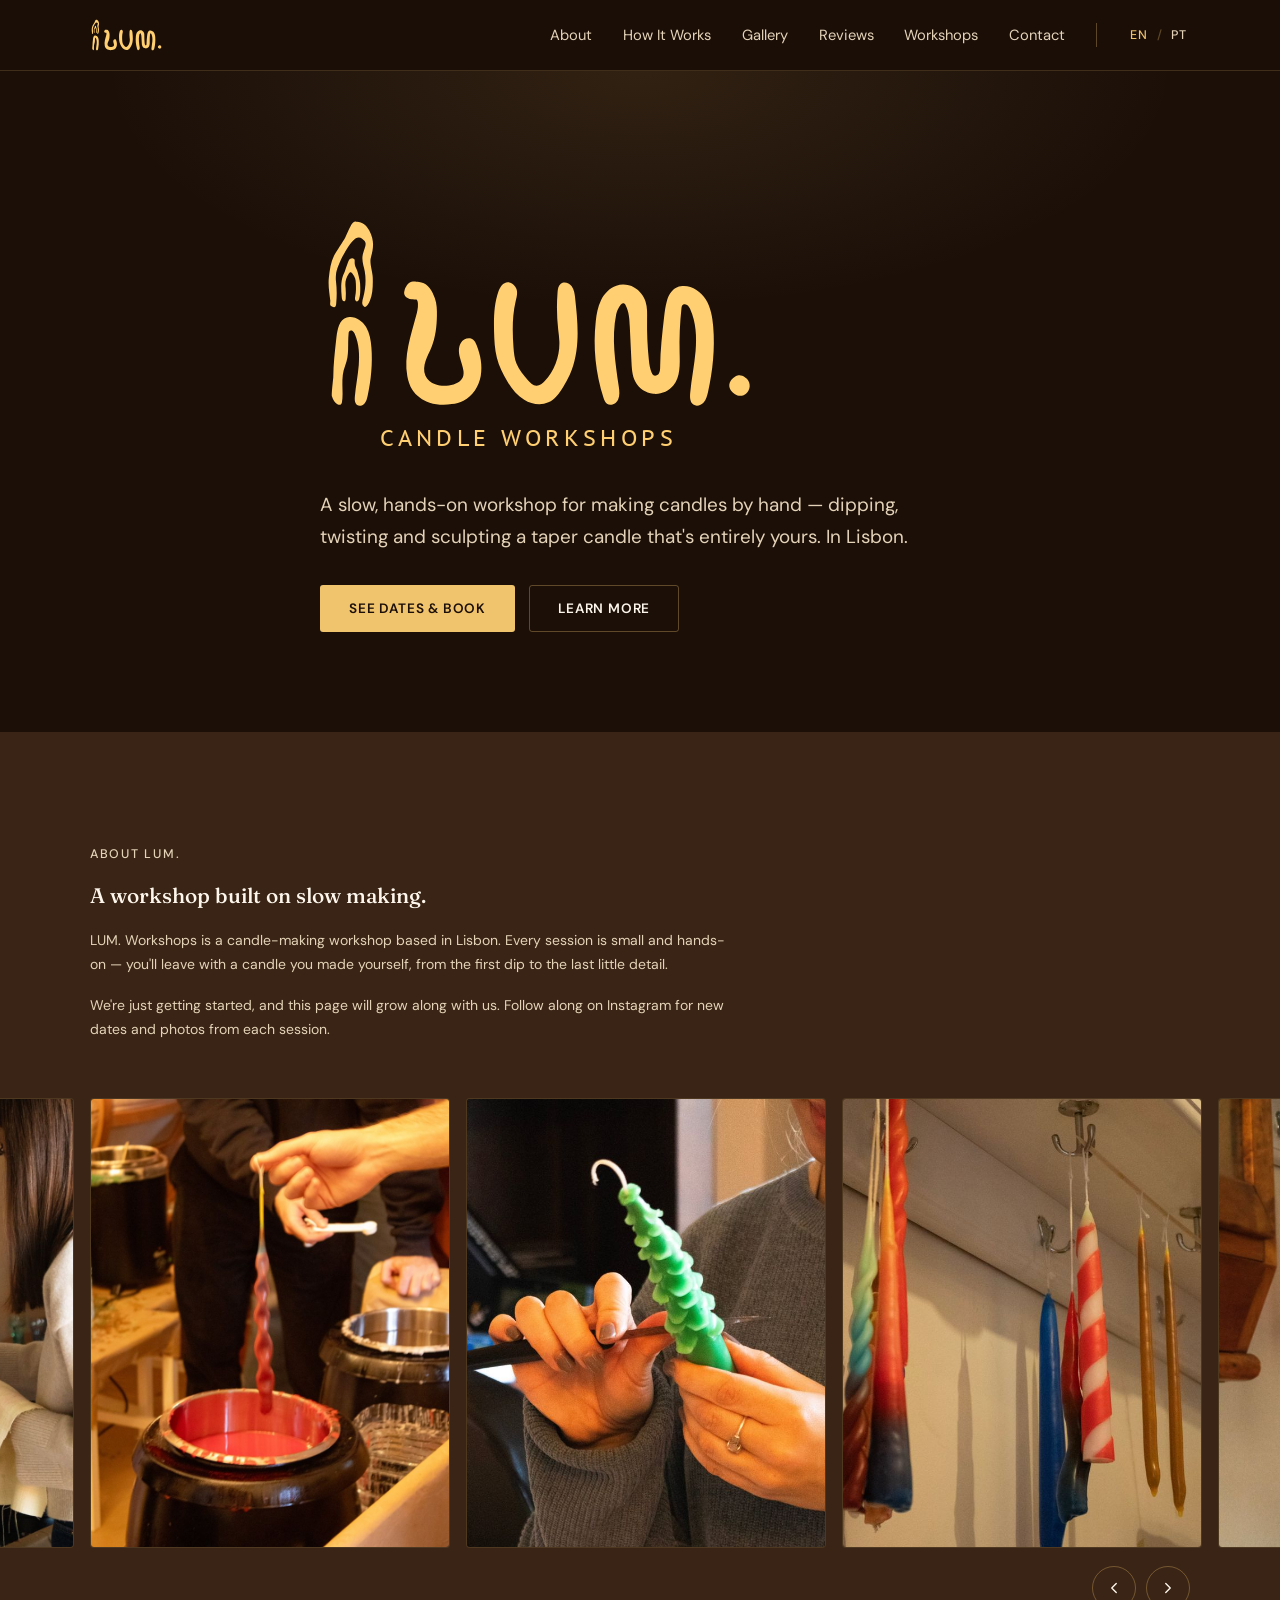
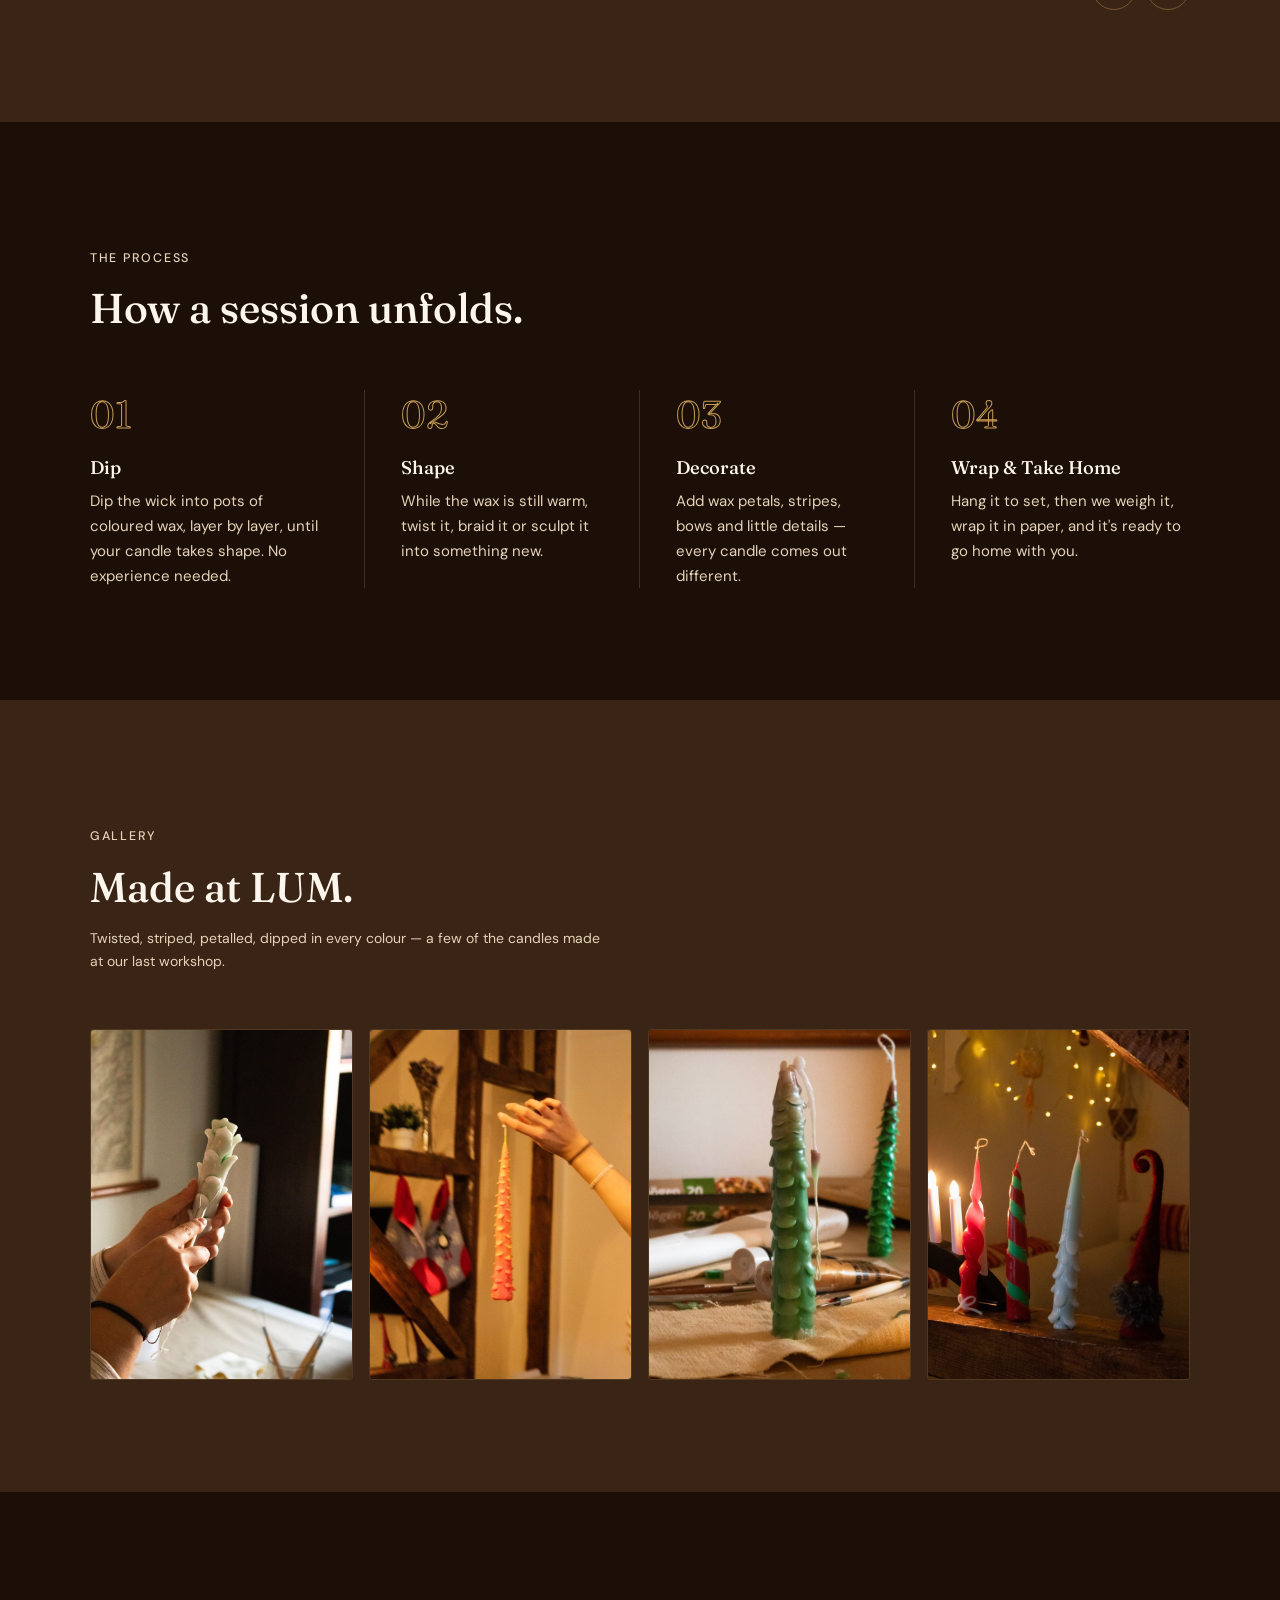
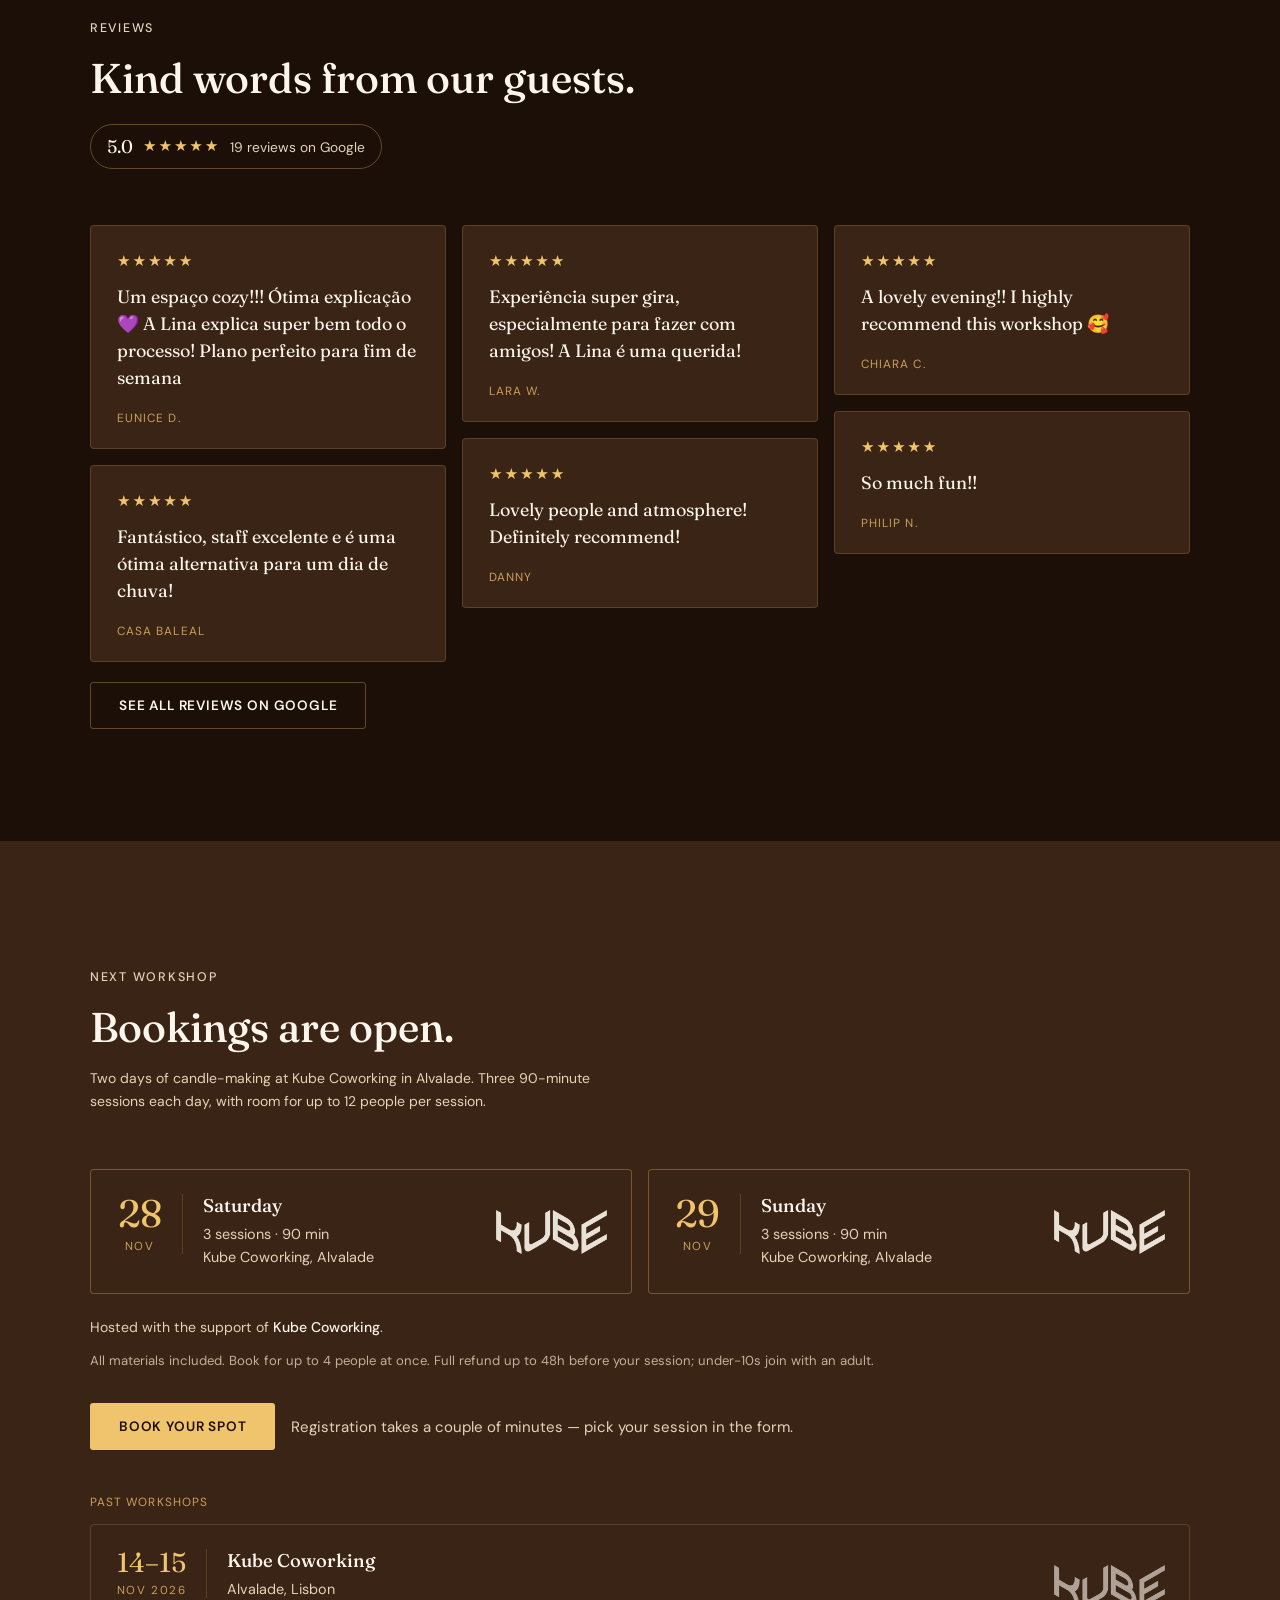
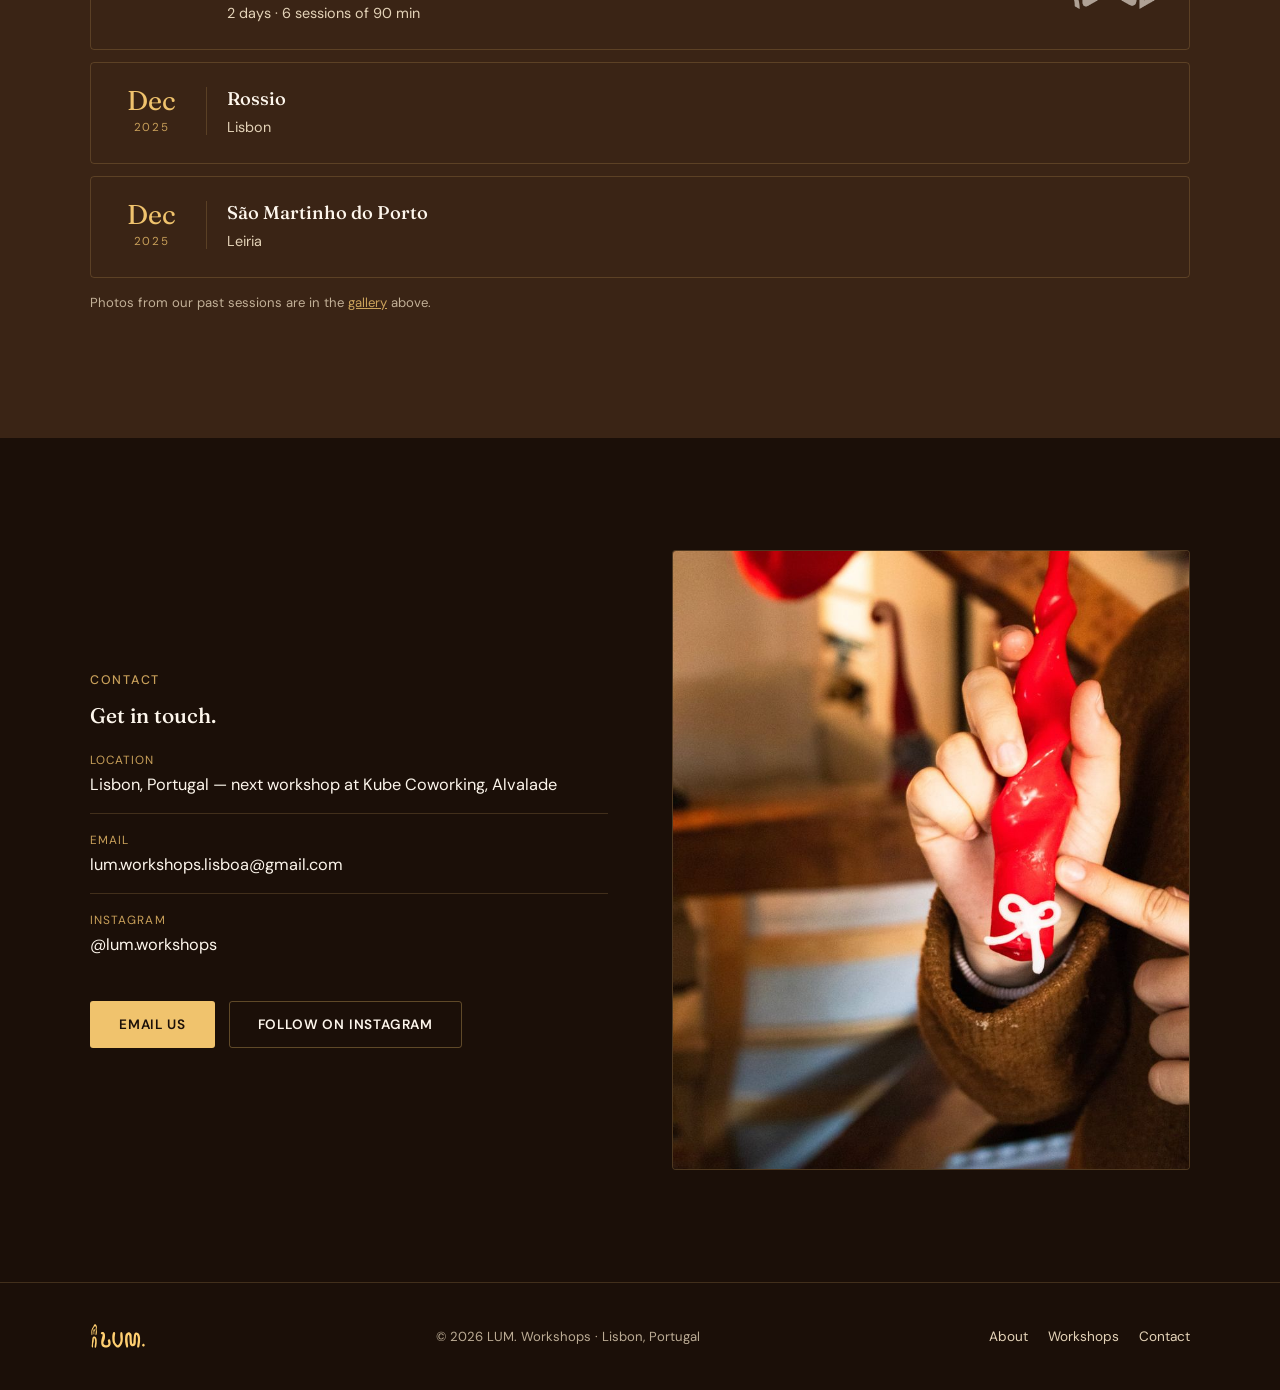
==== commit 3122c478: "Remove price list from the workshops section Co-Authored-By: Claude Opus 5.5 <noreply@anthropic.com>" ====
--- a/index.html
+++ b/index.html
@@ -239,23 +239,6 @@
       <p class="partner-note">Hosted with the support of <strong>Kube Coworking</strong>.</p>
     </div>
 
-    <p class="price-head">Price</p>
-    <div class="tier-list">
-      <div class="tier">
-        <div>
-          <div class="tier-name">Booking &middot; includes your first 50 g of candle</div>
-          <div class="tier-meta">Per person &middot; paid within 48h of booking to confirm your spot</div>
-        </div>
-        <div class="tier-price">€5</div>
-      </div>
-      <div class="tier">
-        <div>
-          <div class="tier-name">Anything over 50 g</div>
-          <div class="tier-meta">Paid on the day, by weight &middot; a typical 100–150 g candle adds €2.50–€5</div>
-        </div>
-        <div class="tier-price">€5 / 100 g</div>
-      </div>
-    </div>
     <p class="price-note">All materials included. Book for up to 4 people at once. Full refund up to 48h before your session; under-10s join with an adult.</p>
 
     <div class="sessions-cta">
